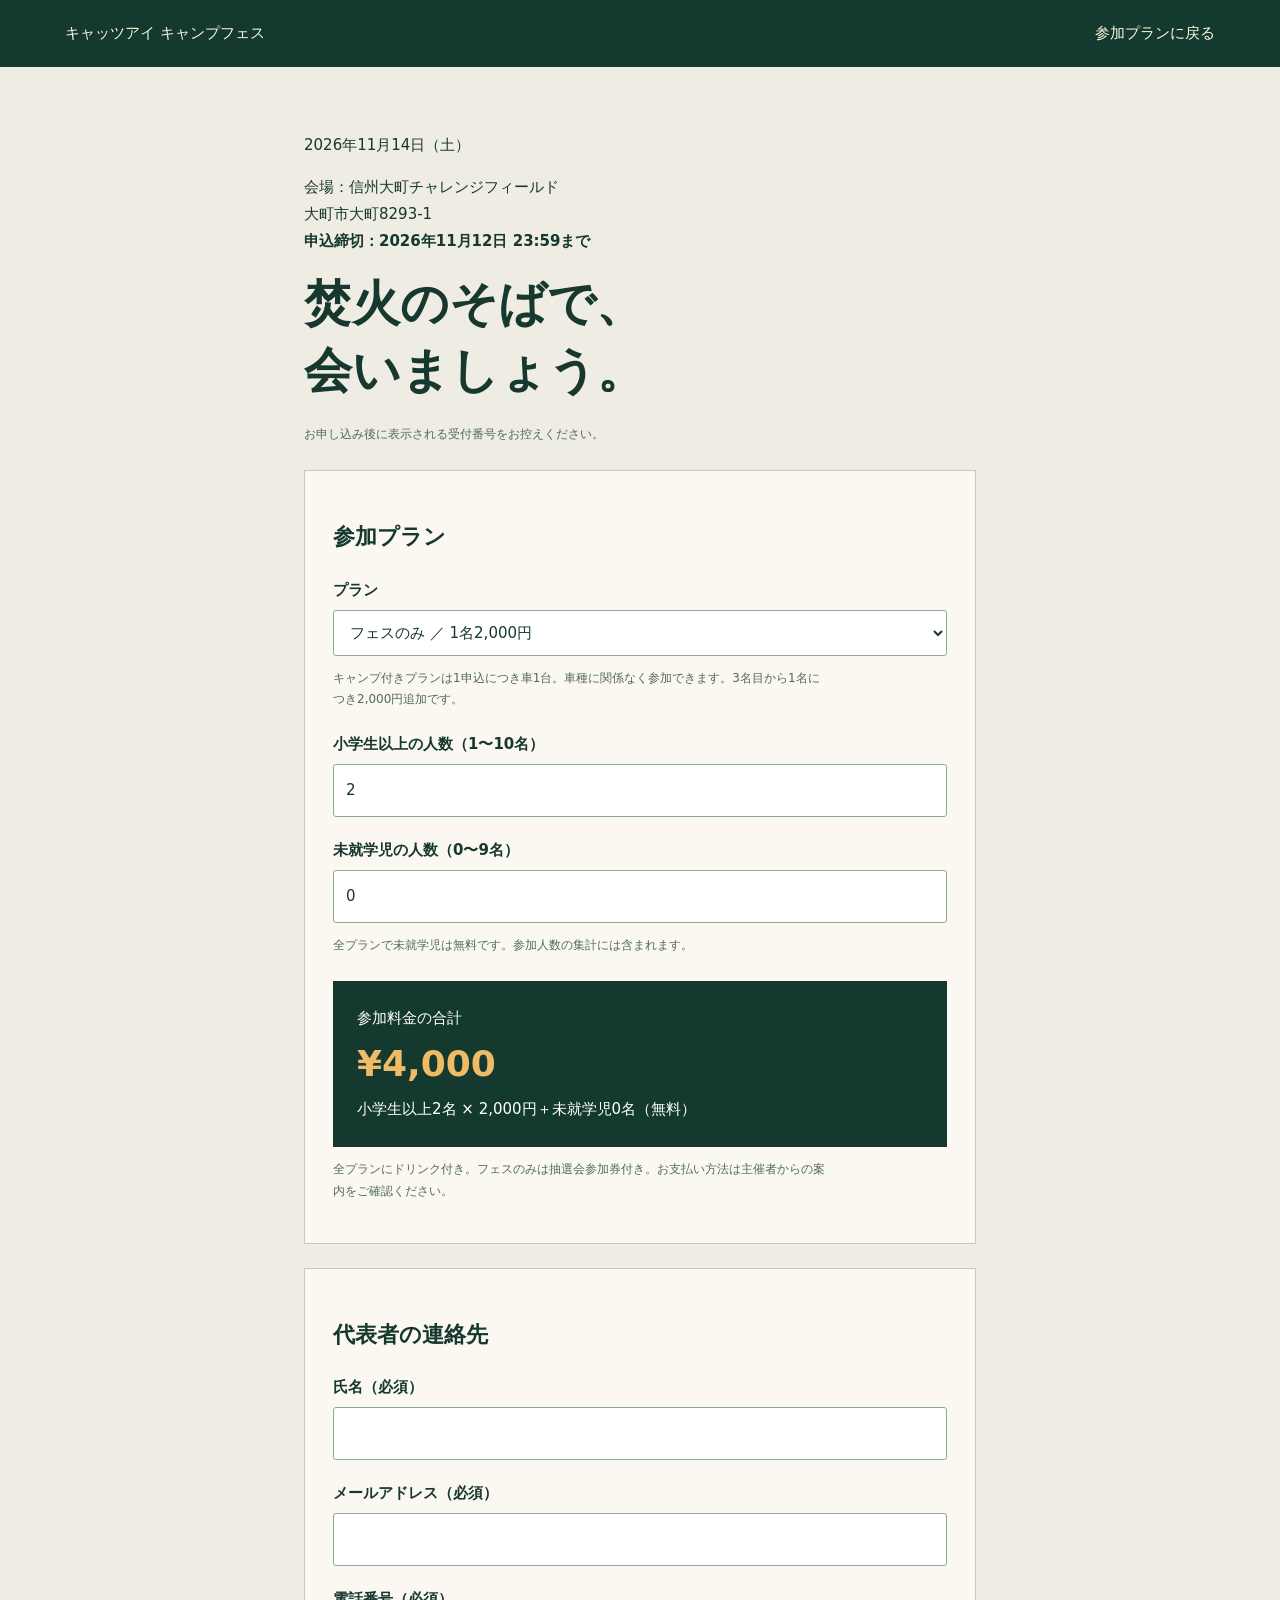
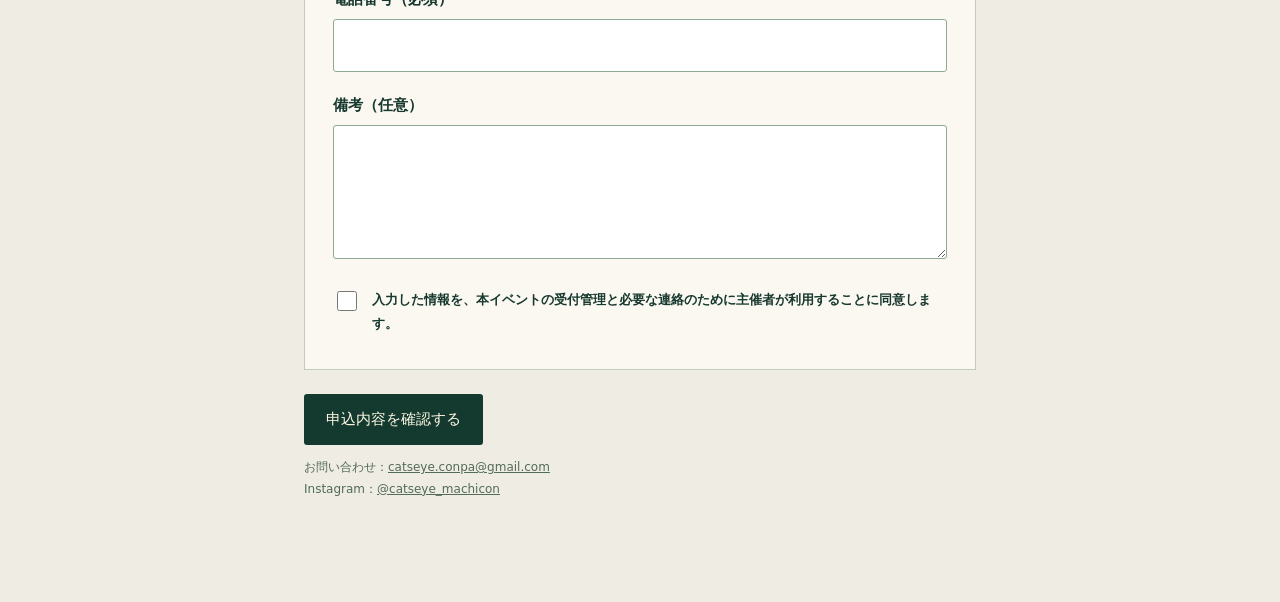
==== apply.html @ a086c292 "キャッツアイ キャンプフェスのLPと申込画面を公開 申込データは既存の運営サーバーへ送信し、管理画面とDBはそのまま使う。  Co-Authored-By: Claude Opus 5.5 <nore" ====
<!doctype html><html lang="ja"><head><meta charset="utf-8"><meta name="viewport" content="width=device-width,initial-scale=1"><title>参加申込 | キャッツアイ キャンプフェス</title><link rel="stylesheet" href="forms.css"></head><body><header><a href="./">キャッツアイ キャンプフェス</a><a href="./#plans">参加プランに戻る</a></header><main class="form-shell"><p>2026年11月14日（土）</p><p>会場：信州大町チャレンジフィールド<br>大町市大町8293-1<br><strong>申込締切：2026年11月12日 23:59まで</strong></p><h1>焚火のそばで、<br>会いましょう。</h1><p class="hint">お申し込み後に表示される受付番号をお控えください。</p><form id="registration"><div class="panel"><h2>参加プラン</h2><label for="plan">プラン</label><select id="plan" required><option value="A">フェスのみ ／ 1名2,000円</option><option value="B">フェス＋オートキャンプ ／ 車1台2名まで5,000円</option><option value="C">キャンプフェス＋サミット ／ 車1台2名まで8,000円</option></select><p class="hint">キャンプ付きプランは1申込につき車1台。車種に関係なく参加できます。3名目から1名につき2,000円追加です。</p><label for="people">小学生以上の人数（1〜10名）</label><input id="people" type="number" value="2" min="1" max="10" required><label for="preschool">未就学児の人数（0〜9名）</label><input id="preschool" type="number" min="0" max="9" value="0" required><p class="hint" id="child-note">全プランで未就学児は無料です。参加人数の集計には含まれます。</p><label id="summit-check" class="check-label" hidden><input id="summit" type="checkbox"><span>翌日11月15日の信州四駆サミットに参加します（参加者限定特典）。</span></label><div class="price-box">参加料金の合計<strong id="form-total">¥4,000</strong><span id="price-detail">2名 × 2,000円</span></div><p class="hint">全プランにドリンク付き。フェスのみは抽選会参加券付き。お支払い方法は主催者からの案内をご確認ください。</p></div><div class="panel"><h2>代表者の連絡先</h2><label for="name">氏名（必須）</label><input id="name" autocomplete="name" maxlength="80" required><label for="email">メールアドレス（必須）</label><input id="email" type="email" autocomplete="email" maxlength="200" required><label for="phone">電話番号（必須）</label><input id="phone" type="tel" autocomplete="tel" minlength="8" maxlength="30" required><label for="note">備考（任意）</label><textarea id="note" rows="4" maxlength="1000"></textarea><div class="hp" aria-hidden="true"><label>Website<input id="website" tabindex="-1" autocomplete="off"></label></div><label class="check-label"><input id="consent" type="checkbox" required><span>入力した情報を、本イベントの受付管理と必要な連絡のために主催者が利用することに同意します。</span></label></div><p id="form-error" class="error" role="alert"></p><button type="submit">申込内容を確認する</button></form><section id="confirmation" class="panel" hidden><h2>この内容で申し込みますか？</h2><p id="confirm-summary"></p><div class="toolbar"><button id="send" type="button">この内容で申し込む</button><button id="back" type="button">入力に戻る</button></div><p id="send-error" class="error" role="alert"></p></section><section id="complete" class="success" hidden tabindex="-1"><h2>お申し込みを受け付けました。</h2><p>受付番号：<strong id="receipt"></strong></p><p id="receipt-total"></p><p>受付番号を控えてください。<span id="receipt-mail">確認メールの送信状況を確認しています。</span></p><a href="./">イベントページに戻る</a></section><p class="hint">お問い合わせ：<a href="mailto:catseye.conpa@gmail.com">catseye.conpa@gmail.com</a><br>Instagram：<a href="https://www.instagram.com/catseye_machicon/" target="_blank" rel="noopener noreferrer">@catseye_machicon</a></p></main><script src="apply.js"></script></body></html>
---- forms.css ----
:root{color-scheme:light;--green:#143a30;--gold:#efbb67}*{box-sizing:border-box}body{margin:0;background:#eeece3;color:#17382e;font:15px/1.8 system-ui,sans-serif}header{background:var(--green);color:#fff7df;padding:20px max(24px,calc((100% - 1150px)/2));display:flex;justify-content:space-between;align-items:center;gap:15px}a{color:inherit}header a{text-decoration:none}main{max-width:1150px;margin:auto;padding:50px 24px 90px}h1{font-size:clamp(30px,5vw,48px);line-height:1.4;margin:0 0 20px}h2{font-size:22px}p{max-width:65ch}.form-shell{max-width:720px;margin:auto}.panel{background:#faf8f1;border:1px solid #c3cbb9;padding:28px;margin:24px 0}label{display:block;font-weight:600;margin:20px 0 6px}input,select,textarea,button{font:inherit}input,select,textarea{width:100%;padding:12px;border:1px solid #8eaa96;background:white;color:#17382e;border-radius:3px}textarea{resize:vertical}button,.button{display:inline-block;background:var(--green);color:#fff8e4;padding:12px 22px;border:0;border-radius:3px;cursor:pointer;text-decoration:none}button:disabled{opacity:.5;cursor:wait}button:hover,.button:hover{background:#285342}a:focus-visible,button:focus-visible,input:focus-visible,select:focus-visible,textarea:focus-visible{outline:3px solid #b9791f;outline-offset:3px}.price-box{background:var(--green);color:white;padding:24px;margin-top:24px}.price-box strong{display:block;font-size:36px;color:var(--gold)}.hint{font-size:12px;color:#526b5b}.check-label{display:flex;gap:12px;align-items:flex-start;font-size:13px}.check-label input{width:20px;height:20px;flex:none;margin-top:3px}.error{color:#a33621;font-weight:600}.success{border:2px solid #38634c;padding:30px;background:#f7faee}.grid{display:grid;grid-template-columns:repeat(4,1fr);gap:16px}.stat{background:#173e32;color:#f7f1df;padding:22px}.stat b{font-size:32px;display:block;color:var(--gold)}.toolbar{display:flex;gap:12px;flex-wrap:wrap;align-items:center;margin:25px 0}.toolbar input{max-width:320px}.toolbar select{width:auto}.table-wrap{overflow:auto;background:#faf8f1;border:1px solid #c3cbb9}table{border-collapse:collapse;min-width:100%;font-size:13px;white-space:nowrap}th,td{padding:14px;text-align:left;border-bottom:1px solid #d8ddcf}th{background:#dce4d5}td select{min-width:115px;font-size:12px;padding:8px}td small{display:block;white-space:normal;max-width:250px}#login-panel{max-width:520px;margin:40px auto}.row{display:flex;justify-content:space-between;align-items:center;gap:20px;flex-wrap:wrap}[hidden]{display:none!important}.hp{position:absolute;left:-9999px;width:1px;height:1px;overflow:hidden}.summary-table{margin:25px 0}#confirm-summary{white-space:pre-line}.notice{border-left:4px solid #c7913f;padding:12px 18px;background:#e8e2cf;font-size:13px}@media(max-width:700px){.grid{grid-template-columns:1fr 1fr}.stat{padding:16px}.stat b{font-size:25px}.panel{padding:20px}header{font-size:12px}.toolbar>*{width:100%!important;max-width:none!important}main{padding-top:30px}}
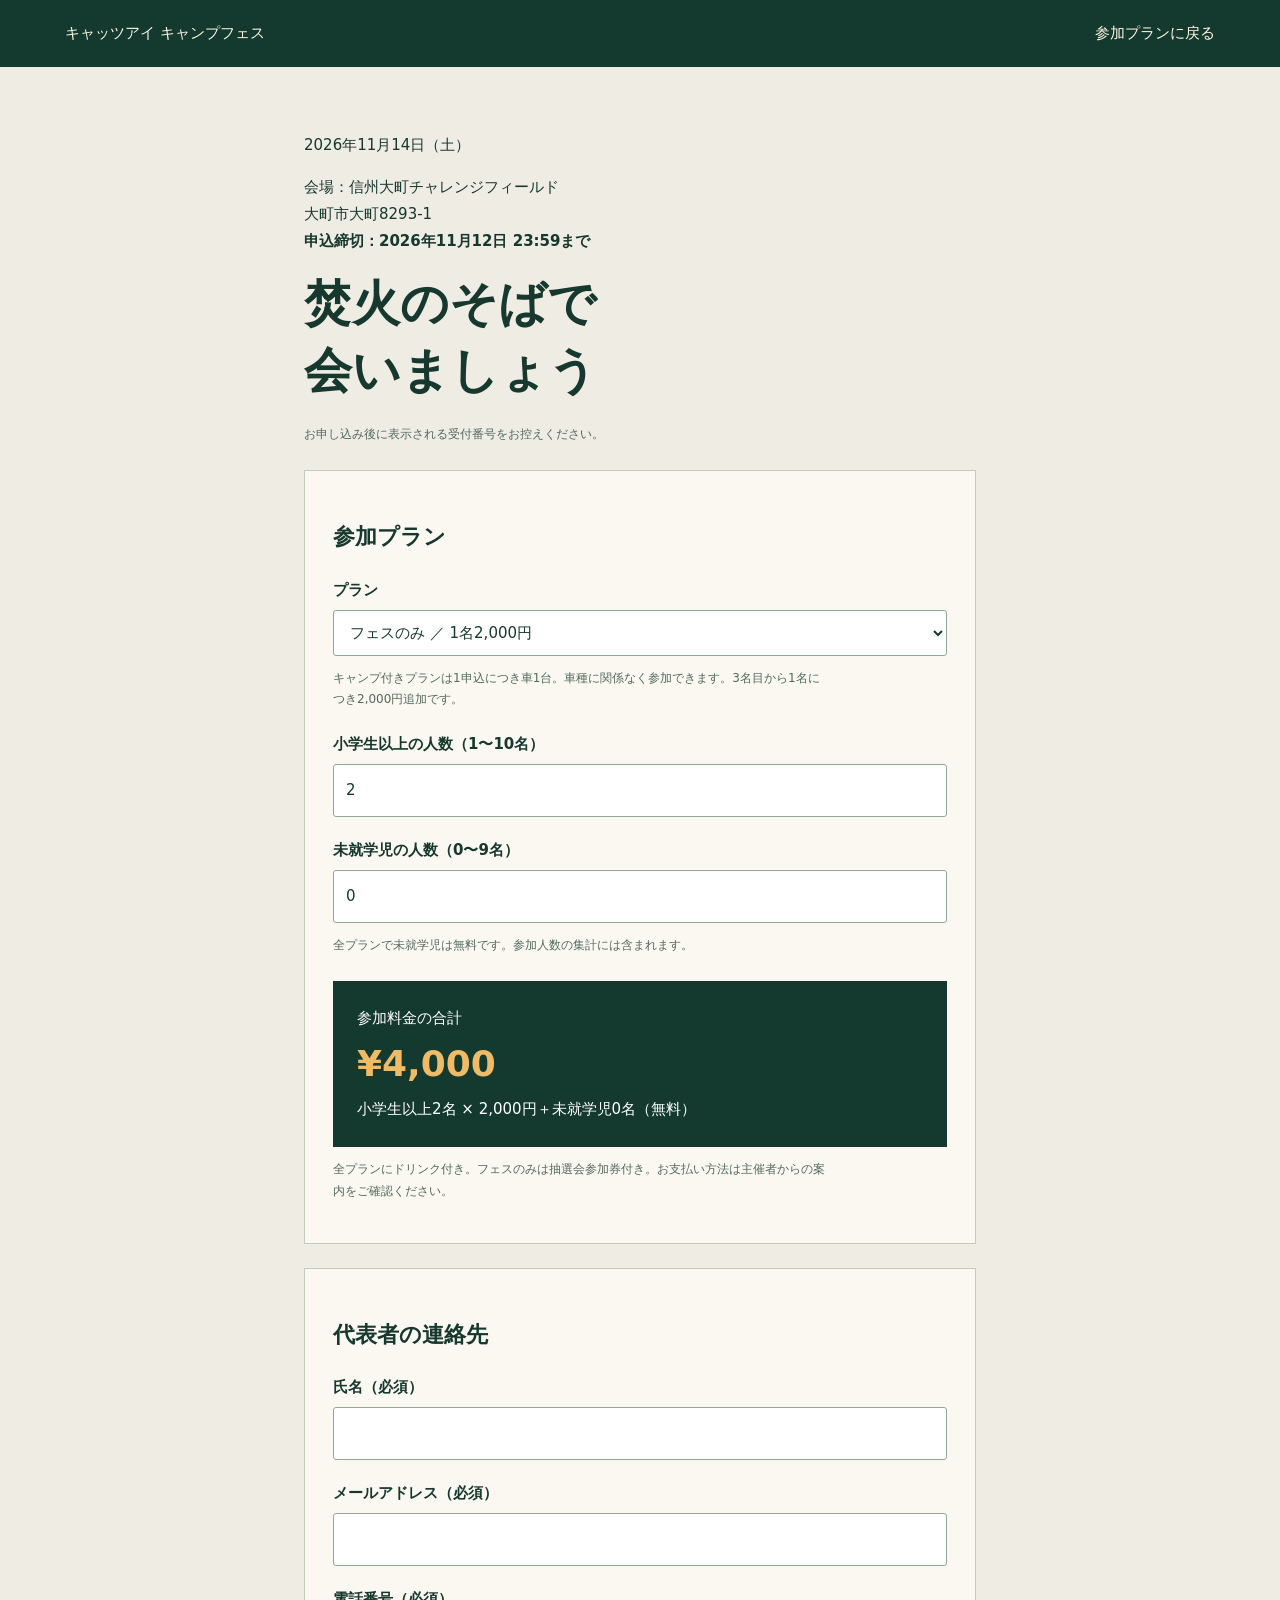
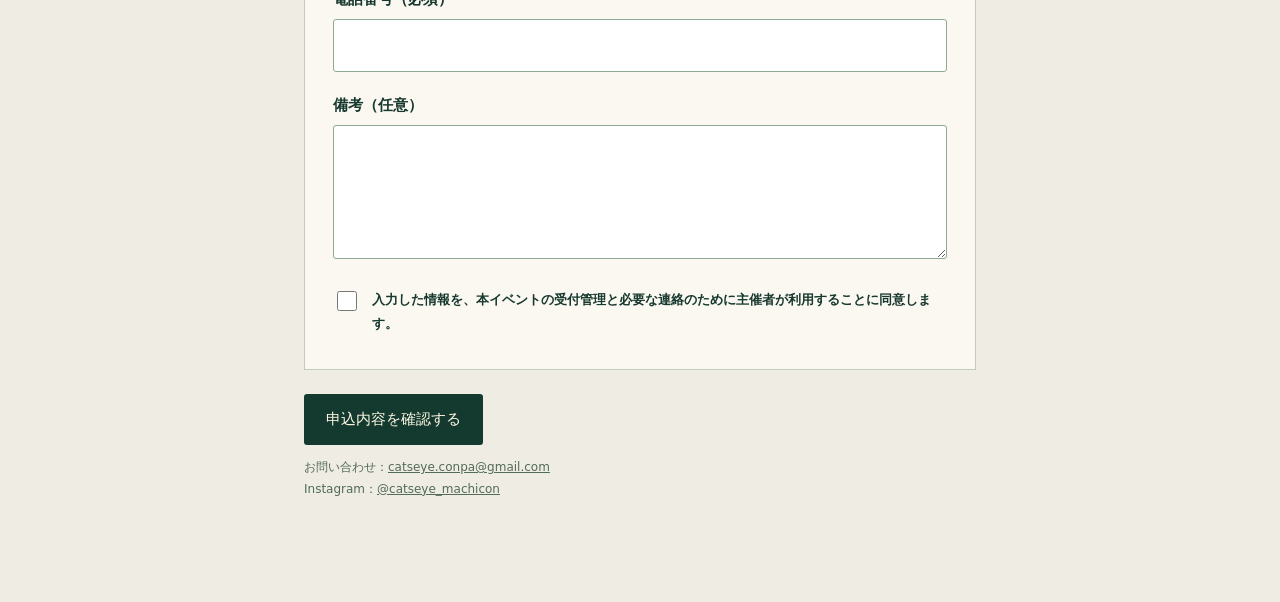
==== commit fbb0cbcd: "申込完了画面に控えの保存方法を追加 - スクリーンショット保存の案内（確認メールは自動送信しない） - 「控えをメールで送る」：主催者宛て・本人CCの控えメールをメールアプリで作成 - 「控えをコピー" ====
--- a/apply.html
+++ b/apply.html
@@ -1 +1 @@
-<!doctype html><html lang="ja"><head><meta charset="utf-8"><meta name="viewport" content="width=device-width,initial-scale=1"><title>参加申込 | キャッツアイ キャンプフェス</title><link rel="stylesheet" href="forms.css"></head><body><header><a href="./">キャッツアイ キャンプフェス</a><a href="./#plans">参加プランに戻る</a></header><main class="form-shell"><p>2026年11月14日（土）</p><p>会場：信州大町チャレンジフィールド<br>大町市大町8293-1<br><strong>申込締切：2026年11月12日 23:59まで</strong></p><h1>焚火のそばで、<br>会いましょう。</h1><p class="hint">お申し込み後に表示される受付番号をお控えください。</p><form id="registration"><div class="panel"><h2>参加プラン</h2><label for="plan">プラン</label><select id="plan" required><option value="A">フェスのみ ／ 1名2,000円</option><option value="B">フェス＋オートキャンプ ／ 車1台2名まで5,000円</option><option value="C">キャンプフェス＋サミット ／ 車1台2名まで8,000円</option></select><p class="hint">キャンプ付きプランは1申込につき車1台。車種に関係なく参加できます。3名目から1名につき2,000円追加です。</p><label for="people">小学生以上の人数（1〜10名）</label><input id="people" type="number" value="2" min="1" max="10" required><label for="preschool">未就学児の人数（0〜9名）</label><input id="preschool" type="number" min="0" max="9" value="0" required><p class="hint" id="child-note">全プランで未就学児は無料です。参加人数の集計には含まれます。</p><label id="summit-check" class="check-label" hidden><input id="summit" type="checkbox"><span>翌日11月15日の信州四駆サミットに参加します（参加者限定特典）。</span></label><div class="price-box">参加料金の合計<strong id="form-total">¥4,000</strong><span id="price-detail">2名 × 2,000円</span></div><p class="hint">全プランにドリンク付き。フェスのみは抽選会参加券付き。お支払い方法は主催者からの案内をご確認ください。</p></div><div class="panel"><h2>代表者の連絡先</h2><label for="name">氏名（必須）</label><input id="name" autocomplete="name" maxlength="80" required><label for="email">メールアドレス（必須）</label><input id="email" type="email" autocomplete="email" maxlength="200" required><label for="phone">電話番号（必須）</label><input id="phone" type="tel" autocomplete="tel" minlength="8" maxlength="30" required><label for="note">備考（任意）</label><textarea id="note" rows="4" maxlength="1000"></textarea><div class="hp" aria-hidden="true"><label>Website<input id="website" tabindex="-1" autocomplete="off"></label></div><label class="check-label"><input id="consent" type="checkbox" required><span>入力した情報を、本イベントの受付管理と必要な連絡のために主催者が利用することに同意します。</span></label></div><p id="form-error" class="error" role="alert"></p><button type="submit">申込内容を確認する</button></form><section id="confirmation" class="panel" hidden><h2>この内容で申し込みますか？</h2><p id="confirm-summary"></p><div class="toolbar"><button id="send" type="button">この内容で申し込む</button><button id="back" type="button">入力に戻る</button></div><p id="send-error" class="error" role="alert"></p></section><section id="complete" class="success" hidden tabindex="-1"><h2>お申し込みを受け付けました。</h2><p>受付番号：<strong id="receipt"></strong></p><p id="receipt-total"></p><p>受付番号を控えてください。<span id="receipt-mail">確認メールの送信状況を確認しています。</span></p><a href="./">イベントページに戻る</a></section><p class="hint">お問い合わせ：<a href="mailto:catseye.conpa@gmail.com">catseye.conpa@gmail.com</a><br>Instagram：<a href="https://www.instagram.com/catseye_machicon/" target="_blank" rel="noopener noreferrer">@catseye_machicon</a></p></main><script src="apply.js"></script></body></html>
+<!doctype html><html lang="ja"><head><meta charset="utf-8"><meta name="viewport" content="width=device-width,initial-scale=1"><title>参加申込 | キャッツアイ キャンプフェス</title><link rel="stylesheet" href="forms.css"></head><body><header><a href="./">キャッツアイ キャンプフェス</a><a href="./#plans">参加プランに戻る</a></header><main class="form-shell"><p>2026年11月14日（土）</p><p>会場：信州大町チャレンジフィールド<br>大町市大町8293-1<br><strong>申込締切：2026年11月12日 23:59まで</strong></p><h1>焚火のそばで<br>会いましょう</h1><p class="hint">お申し込み後に表示される受付番号をお控えください。</p><form id="registration"><div class="panel"><h2>参加プラン</h2><label for="plan">プラン</label><select id="plan" required><option value="A">フェスのみ ／ 1名2,000円</option><option value="B">フェス＋オートキャンプ ／ 車1台2名まで5,000円</option><option value="C">キャンプフェス＋サミット ／ 車1台2名まで8,000円</option></select><p class="hint">キャンプ付きプランは1申込につき車1台。車種に関係なく参加できます。3名目から1名につき2,000円追加です。</p><label for="people">小学生以上の人数（1〜10名）</label><input id="people" type="number" value="2" min="1" max="10" required><label for="preschool">未就学児の人数（0〜9名）</label><input id="preschool" type="number" min="0" max="9" value="0" required><p class="hint" id="child-note">全プランで未就学児は無料です。参加人数の集計には含まれます。</p><label id="summit-check" class="check-label" hidden><input id="summit" type="checkbox"><span>翌日11月15日の信州四駆サミットに参加します（参加者限定特典）。</span></label><div class="price-box">参加料金の合計<strong id="form-total">¥4,000</strong><span id="price-detail">2名 × 2,000円</span></div><p class="hint">全プランにドリンク付き。フェスのみは抽選会参加券付き。お支払い方法は主催者からの案内をご確認ください。</p></div><div class="panel"><h2>代表者の連絡先</h2><label for="name">氏名（必須）</label><input id="name" autocomplete="name" maxlength="80" required><label for="email">メールアドレス（必須）</label><input id="email" type="email" autocomplete="email" maxlength="200" required><label for="phone">電話番号（必須）</label><input id="phone" type="tel" autocomplete="tel" minlength="8" maxlength="30" required><label for="note">備考（任意）</label><textarea id="note" rows="4" maxlength="1000"></textarea><div class="hp" aria-hidden="true"><label>Website<input id="website" tabindex="-1" autocomplete="off"></label></div><label class="check-label"><input id="consent" type="checkbox" required><span>入力した情報を、本イベントの受付管理と必要な連絡のために主催者が利用することに同意します。</span></label></div><p id="form-error" class="error" role="alert"></p><button type="submit">申込内容を確認する</button></form><section id="confirmation" class="panel" hidden><h2>この内容で申し込みますか？</h2><p id="confirm-summary"></p><div class="toolbar"><button id="send" type="button">この内容で申し込む</button><button id="back" type="button">入力に戻る</button></div><p id="send-error" class="error" role="alert"></p></section><section id="complete" class="success" hidden tabindex="-1"><h2>お申し込みを<wbr>受け付けました</h2><p>受付番号：<strong id="receipt"></strong></p><p id="receipt-total"></p><p><strong>この画面をスクリーンショットで保存してください。</strong><br>確認メールは自動では届きません。受付番号は、当日の受付やお問い合わせのときに使います。</p><div class="toolbar"><a id="send-copy" class="button" href="mailto:catseye.conpa@gmail.com">控えをメールで送る</a><button id="copy-copy" type="button">控えをコピーする</button></div><p class="hint">「控えをメールで送る」を押すと、メールアプリに控えの文面が入ります。そのまま送信すると、主催者とご自身の両方に控えが届きます。</p><p id="copy-result" class="hint" role="status"></p><pre id="copy-text" hidden></pre><a href="./">イベントページに戻る</a></section><p class="hint">お問い合わせ：<a href="mailto:catseye.conpa@gmail.com">catseye.conpa@gmail.com</a><br>Instagram：<a href="https://www.instagram.com/catseye_machicon/" target="_blank" rel="noopener noreferrer">@catseye_machicon</a></p></main><script src="apply.js"></script></body></html>
--- a/forms.css
+++ b/forms.css
@@ -1 +1,4 @@
 :root{color-scheme:light;--green:#143a30;--gold:#efbb67}*{box-sizing:border-box}body{margin:0;background:#eeece3;color:#17382e;font:15px/1.8 system-ui,sans-serif}header{background:var(--green);color:#fff7df;padding:20px max(24px,calc((100% - 1150px)/2));display:flex;justify-content:space-between;align-items:center;gap:15px}a{color:inherit}header a{text-decoration:none}main{max-width:1150px;margin:auto;padding:50px 24px 90px}h1{font-size:clamp(30px,5vw,48px);line-height:1.4;margin:0 0 20px}h2{font-size:22px}p{max-width:65ch}.form-shell{max-width:720px;margin:auto}.panel{background:#faf8f1;border:1px solid #c3cbb9;padding:28px;margin:24px 0}label{display:block;font-weight:600;margin:20px 0 6px}input,select,textarea,button{font:inherit}input,select,textarea{width:100%;padding:12px;border:1px solid #8eaa96;background:white;color:#17382e;border-radius:3px}textarea{resize:vertical}button,.button{display:inline-block;background:var(--green);color:#fff8e4;padding:12px 22px;border:0;border-radius:3px;cursor:pointer;text-decoration:none}button:disabled{opacity:.5;cursor:wait}button:hover,.button:hover{background:#285342}a:focus-visible,button:focus-visible,input:focus-visible,select:focus-visible,textarea:focus-visible{outline:3px solid #b9791f;outline-offset:3px}.price-box{background:var(--green);color:white;padding:24px;margin-top:24px}.price-box strong{display:block;font-size:36px;color:var(--gold)}.hint{font-size:12px;color:#526b5b}.check-label{display:flex;gap:12px;align-items:flex-start;font-size:13px}.check-label input{width:20px;height:20px;flex:none;margin-top:3px}.error{color:#a33621;font-weight:600}.success{border:2px solid #38634c;padding:30px;background:#f7faee}.grid{display:grid;grid-template-columns:repeat(4,1fr);gap:16px}.stat{background:#173e32;color:#f7f1df;padding:22px}.stat b{font-size:32px;display:block;color:var(--gold)}.toolbar{display:flex;gap:12px;flex-wrap:wrap;align-items:center;margin:25px 0}.toolbar input{max-width:320px}.toolbar select{width:auto}.table-wrap{overflow:auto;background:#faf8f1;border:1px solid #c3cbb9}table{border-collapse:collapse;min-width:100%;font-size:13px;white-space:nowrap}th,td{padding:14px;text-align:left;border-bottom:1px solid #d8ddcf}th{background:#dce4d5}td select{min-width:115px;font-size:12px;padding:8px}td small{display:block;white-space:normal;max-width:250px}#login-panel{max-width:520px;margin:40px auto}.row{display:flex;justify-content:space-between;align-items:center;gap:20px;flex-wrap:wrap}[hidden]{display:none!important}.hp{position:absolute;left:-9999px;width:1px;height:1px;overflow:hidden}.summary-table{margin:25px 0}#confirm-summary{white-space:pre-line}.notice{border-left:4px solid #c7913f;padding:12px 18px;background:#e8e2cf;font-size:13px}@media(max-width:700px){.grid{grid-template-columns:1fr 1fr}.stat{padding:16px}.stat b{font-size:25px}.panel{padding:20px}header{font-size:12px}.toolbar>*{width:100%!important;max-width:none!important}main{padding-top:30px}}
+
+.button{text-align:center}
+h1,h2{word-break:keep-all;overflow-wrap:anywhere}
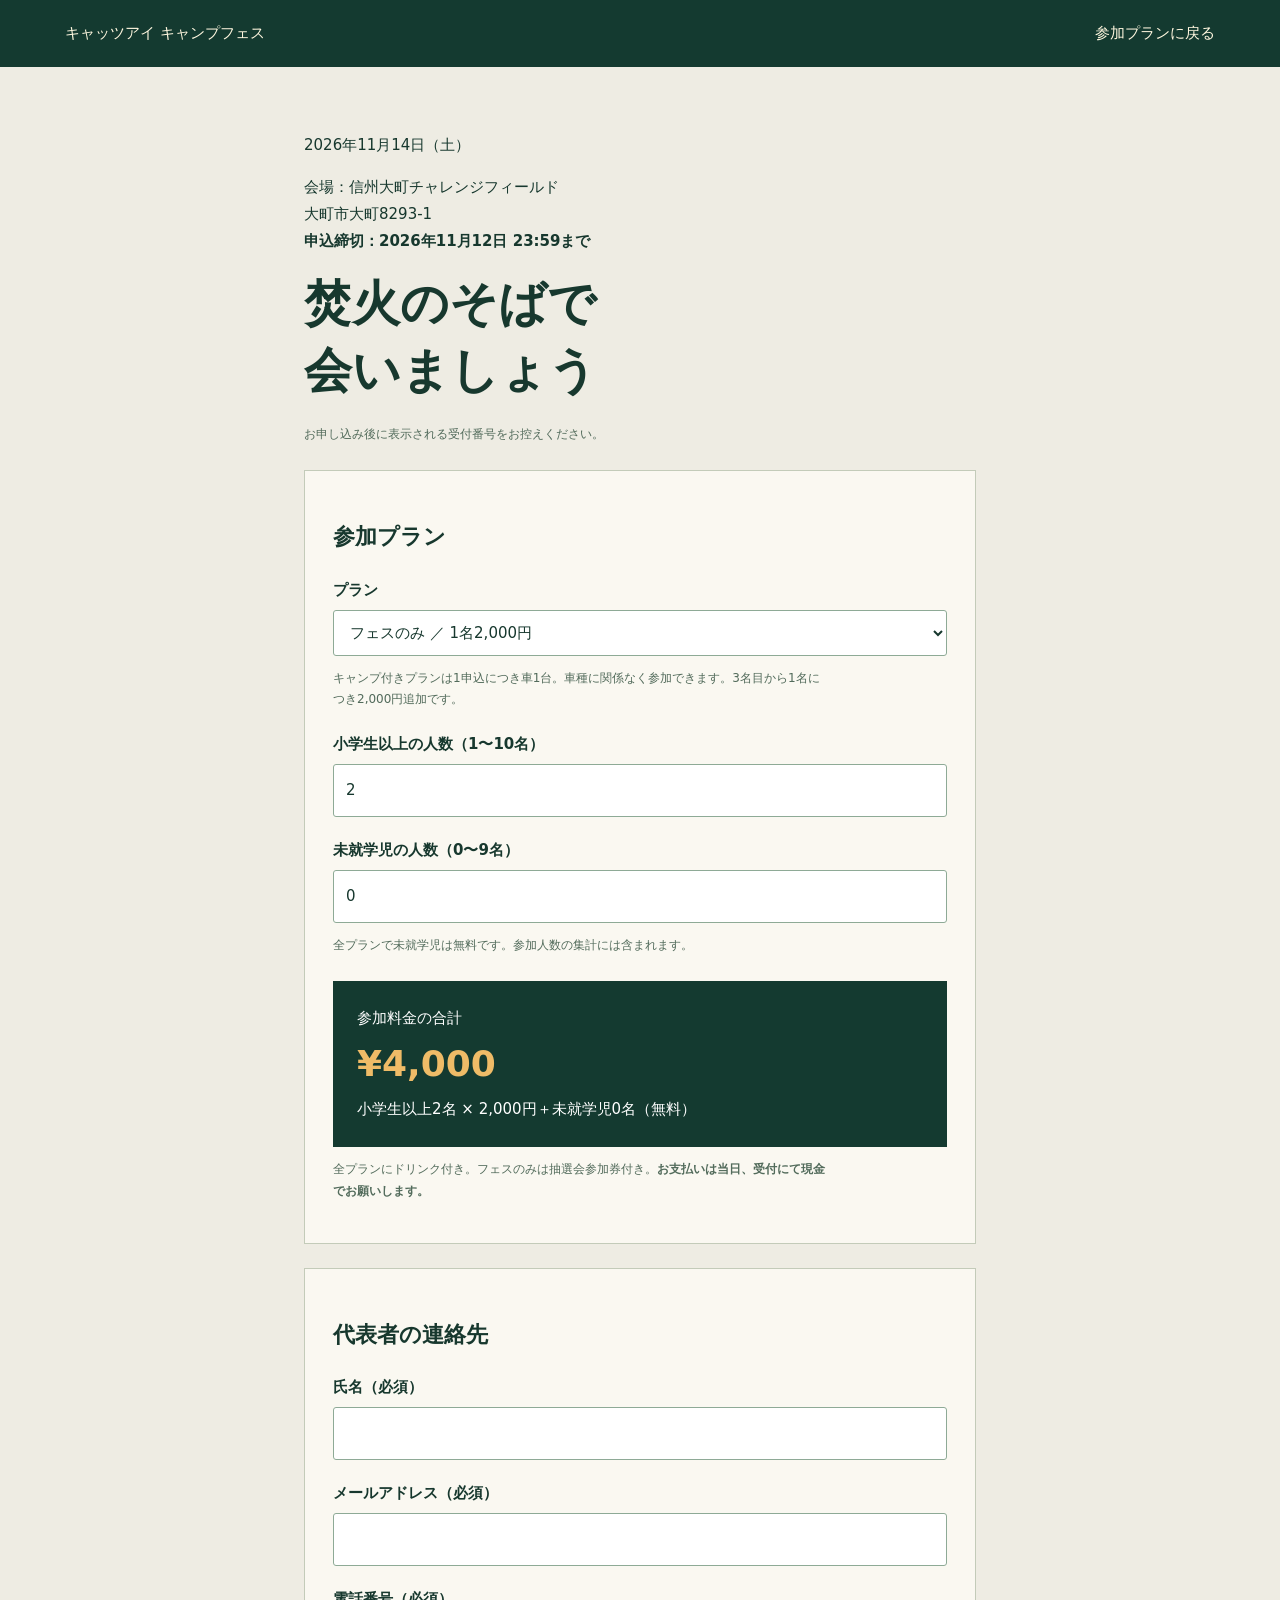
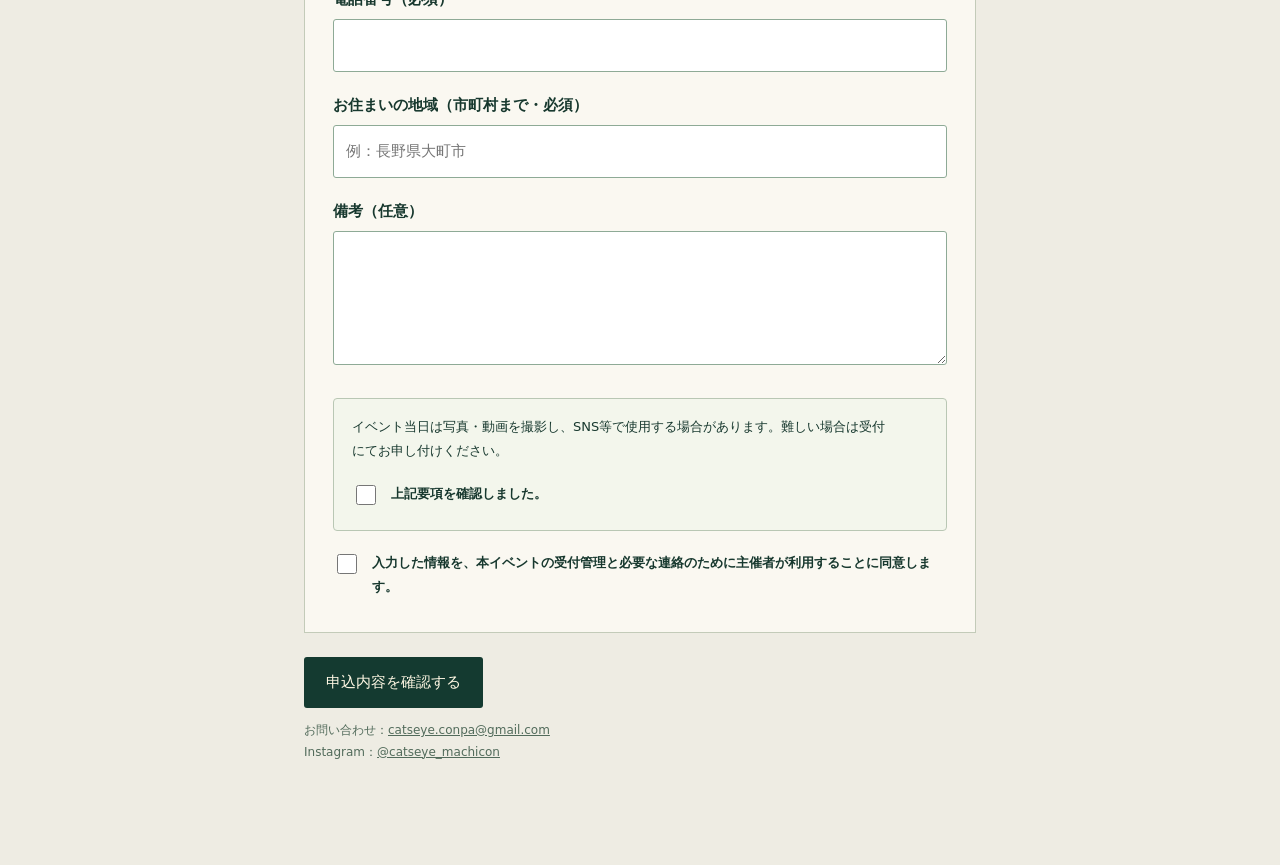
==== commit 4432eea4: "申込フォームに地域・車両・宿泊方法・撮影案内を追加（新サーバー公開と同時に反映） - お住まいの地域（全プラン必須） - キャンプ付きプランのみ：車両ナンバー・車種・宿泊方法、テント泊ならテントのサイ" ====
--- a/apply.html
+++ b/apply.html
@@ -1 +1 @@
-<!doctype html><html lang="ja"><head><meta charset="utf-8"><meta name="viewport" content="width=device-width,initial-scale=1"><title>参加申込 | キャッツアイ キャンプフェス</title><link rel="stylesheet" href="forms.css"></head><body><header><a href="./">キャッツアイ キャンプフェス</a><a href="./#plans">参加プランに戻る</a></header><main class="form-shell"><p>2026年11月14日（土）</p><p>会場：信州大町チャレンジフィールド<br>大町市大町8293-1<br><strong>申込締切：2026年11月12日 23:59まで</strong></p><h1>焚火のそばで<br>会いましょう</h1><p class="hint">お申し込み後に表示される受付番号をお控えください。</p><form id="registration"><div class="panel"><h2>参加プラン</h2><label for="plan">プラン</label><select id="plan" required><option value="A">フェスのみ ／ 1名2,000円</option><option value="B">フェス＋オートキャンプ ／ 車1台2名まで5,000円</option><option value="C">キャンプフェス＋サミット ／ 車1台2名まで8,000円</option></select><p class="hint">キャンプ付きプランは1申込につき車1台。車種に関係なく参加できます。3名目から1名につき2,000円追加です。</p><label for="people">小学生以上の人数（1〜10名）</label><input id="people" type="number" value="2" min="1" max="10" required><label for="preschool">未就学児の人数（0〜9名）</label><input id="preschool" type="number" min="0" max="9" value="0" required><p class="hint" id="child-note">全プランで未就学児は無料です。参加人数の集計には含まれます。</p><label id="summit-check" class="check-label" hidden><input id="summit" type="checkbox"><span>翌日11月15日の信州四駆サミットに参加します（参加者限定特典）。</span></label><div class="price-box">参加料金の合計<strong id="form-total">¥4,000</strong><span id="price-detail">2名 × 2,000円</span></div><p class="hint">全プランにドリンク付き。フェスのみは抽選会参加券付き。お支払い方法は主催者からの案内をご確認ください。</p></div><div class="panel"><h2>代表者の連絡先</h2><label for="name">氏名（必須）</label><input id="name" autocomplete="name" maxlength="80" required><label for="email">メールアドレス（必須）</label><input id="email" type="email" autocomplete="email" maxlength="200" required><label for="phone">電話番号（必須）</label><input id="phone" type="tel" autocomplete="tel" minlength="8" maxlength="30" required><label for="note">備考（任意）</label><textarea id="note" rows="4" maxlength="1000"></textarea><div class="hp" aria-hidden="true"><label>Website<input id="website" tabindex="-1" autocomplete="off"></label></div><label class="check-label"><input id="consent" type="checkbox" required><span>入力した情報を、本イベントの受付管理と必要な連絡のために主催者が利用することに同意します。</span></label></div><p id="form-error" class="error" role="alert"></p><button type="submit">申込内容を確認する</button></form><section id="confirmation" class="panel" hidden><h2>この内容で申し込みますか？</h2><p id="confirm-summary"></p><div class="toolbar"><button id="send" type="button">この内容で申し込む</button><button id="back" type="button">入力に戻る</button></div><p id="send-error" class="error" role="alert"></p></section><section id="complete" class="success" hidden tabindex="-1"><h2>お申し込みを<wbr>受け付けました</h2><p>受付番号：<strong id="receipt"></strong></p><p id="receipt-total"></p><p><strong>この画面をスクリーンショットで保存してください。</strong><br>確認メールは自動では届きません。受付番号は、当日の受付やお問い合わせのときに使います。</p><div class="toolbar"><a id="send-copy" class="button" href="mailto:catseye.conpa@gmail.com">控えをメールで送る</a><button id="copy-copy" type="button">控えをコピーする</button></div><p class="hint">「控えをメールで送る」を押すと、メールアプリに控えの文面が入ります。そのまま送信すると、主催者とご自身の両方に控えが届きます。</p><p id="copy-result" class="hint" role="status"></p><pre id="copy-text" hidden></pre><a href="./">イベントページに戻る</a></section><p class="hint">お問い合わせ：<a href="mailto:catseye.conpa@gmail.com">catseye.conpa@gmail.com</a><br>Instagram：<a href="https://www.instagram.com/catseye_machicon/" target="_blank" rel="noopener noreferrer">@catseye_machicon</a></p></main><script src="apply.js"></script></body></html>
+<!doctype html><html lang="ja"><head><meta charset="utf-8"><meta name="viewport" content="width=device-width,initial-scale=1"><title>参加申込 | キャッツアイ キャンプフェス</title><link rel="stylesheet" href="forms.css"></head><body><header><a href="./">キャッツアイ キャンプフェス</a><a href="./#plans">参加プランに戻る</a></header><main class="form-shell"><p>2026年11月14日（土）</p><p>会場：信州大町チャレンジフィールド<br>大町市大町8293-1<br><strong>申込締切：2026年11月12日 23:59まで</strong></p><h1>焚火のそばで<br>会いましょう</h1><p class="hint">お申し込み後に表示される受付番号をお控えください。</p><form id="registration"><div class="panel"><h2>参加プラン</h2><label for="plan">プラン</label><select id="plan" required><option value="A">フェスのみ ／ 1名2,000円</option><option value="B">フェス＋オートキャンプ ／ 車1台2名まで5,000円</option><option value="C">キャンプフェス＋サミット ／ 車1台2名まで8,000円</option></select><p class="hint">キャンプ付きプランは1申込につき車1台。車種に関係なく参加できます。3名目から1名につき2,000円追加です。</p><label for="people">小学生以上の人数（1〜10名）</label><input id="people" type="number" value="2" min="1" max="10" required><label for="preschool">未就学児の人数（0〜9名）</label><input id="preschool" type="number" min="0" max="9" value="0" required><p class="hint" id="child-note">全プランで未就学児は無料です。参加人数の集計には含まれます。</p><label id="summit-check" class="check-label" hidden><input id="summit" type="checkbox"><span>翌日11月15日の信州四駆サミットに参加します（参加者限定特典）。</span></label><div id="camp-fields" hidden><h3 class="sub">お車と宿泊について</h3><label for="car-number">車両ナンバー（必須）</label><input id="car-number" maxlength="30" placeholder="例：松本 300 あ 12-34" autocomplete="off"><label for="car-model">車種（必須）</label><input id="car-model" maxlength="40" placeholder="例：ジムニー" autocomplete="off"><fieldset class="choice"><legend>宿泊方法（必須）</legend><label class="check-label"><input type="radio" name="stay" value="tent"><span>テント泊</span></label><label class="check-label"><input type="radio" name="stay" value="car"><span>車中泊</span></label></fieldset><div id="tent-field" hidden><label for="tent-size">テントのおおよそのサイズ（必須）</label><input id="tent-size" maxlength="40" placeholder="例：幅3m×奥行3m" autocomplete="off"></div></div><div class="price-box">参加料金の合計<strong id="form-total">¥4,000</strong><span id="price-detail">2名 × 2,000円</span></div><p class="hint">全プランにドリンク付き。フェスのみは抽選会参加券付き。<strong>お支払いは当日、受付にて現金でお願いします。</strong></p></div><div class="panel"><h2>代表者の連絡先</h2><label for="name">氏名（必須）</label><input id="name" autocomplete="name" maxlength="80" required><label for="email">メールアドレス（必須）</label><input id="email" type="email" autocomplete="email" maxlength="200" required><label for="phone">電話番号（必須）</label><input id="phone" type="tel" autocomplete="tel" minlength="8" maxlength="30" required><label for="region">お住まいの地域（市町村まで・必須）</label><input id="region" maxlength="60" placeholder="例：長野県大町市" autocomplete="address-level2" required><label for="note">備考（任意）</label><textarea id="note" rows="4" maxlength="1000"></textarea><div class="hp" aria-hidden="true"><label>Website<input id="website" tabindex="-1" autocomplete="off"></label></div><div class="notice"><p>イベント当日は写真・動画を撮影し、SNS等で使用する場合があります。難しい場合は受付にてお申し付けください。</p><label class="check-label"><input id="photo-ack" type="checkbox" required><span>上記要項を確認しました。</span></label></div><label class="check-label"><input id="consent" type="checkbox" required><span>入力した情報を、本イベントの受付管理と必要な連絡のために主催者が利用することに同意します。</span></label></div><p id="form-error" class="error" role="alert"></p><button type="submit">申込内容を確認する</button></form><section id="confirmation" class="panel" hidden><h2>この内容で申し込みますか？</h2><p id="confirm-summary"></p><div class="toolbar"><button id="send" type="button">この内容で申し込む</button><button id="back" type="button">入力に戻る</button></div><p id="send-error" class="error" role="alert"></p></section><section id="complete" class="success" hidden tabindex="-1"><h2>お申し込みを<wbr>受け付けました</h2><p>受付番号：<strong id="receipt"></strong></p><p id="receipt-total"></p><p><strong>この画面をスクリーンショットで保存してください。</strong><br>確認メールは自動では届きません。受付番号は、当日の受付やお問い合わせのときに使います。</p><div class="toolbar"><a id="send-copy" class="button" href="mailto:catseye.conpa@gmail.com">控えをメールで送る</a><button id="copy-copy" type="button">控えをコピーする</button></div><div id="openchat" class="notice" hidden><p><strong>オートキャンプに参加される皆さまへ</strong></p><p>当日のご連絡や、緊急時の連絡手段としてオープンチャットを用意しています。よろしければご参加ください。</p><a id="openchat-link" class="button" href="#" target="_blank" rel="noopener noreferrer">オープンチャットに参加する</a></div><p class="hint">「控えをメールで送る」を押すと、メールアプリに控えの文面が入ります。そのまま送信すると、主催者とご自身の両方に控えが届きます。</p><p id="copy-result" class="hint" role="status"></p><pre id="copy-text" hidden></pre><a href="./">イベントページに戻る</a></section><p class="hint">お問い合わせ：<a href="mailto:catseye.conpa@gmail.com">catseye.conpa@gmail.com</a><br>Instagram：<a href="https://www.instagram.com/catseye_machicon/" target="_blank" rel="noopener noreferrer">@catseye_machicon</a></p></main><script src="apply.js"></script></body></html>
--- a/forms.css
+++ b/forms.css
@@ -2,3 +2,9 @@
 
 .button{text-align:center}
 h1,h2{word-break:keep-all;overflow-wrap:anywhere}
+.sub{font-size:1.05rem;margin:28px 0 4px}
+.choice{border:0;padding:0;margin:18px 0 0}
+.choice legend{font-weight:700;margin-bottom:6px}
+.choice .check-label{margin-top:8px}
+.notice{border:1px solid #b9c7b4;background:#f3f6ec;padding:16px 18px;margin:24px 0 8px;border-radius:4px}
+.notice p{margin:0 0 10px}
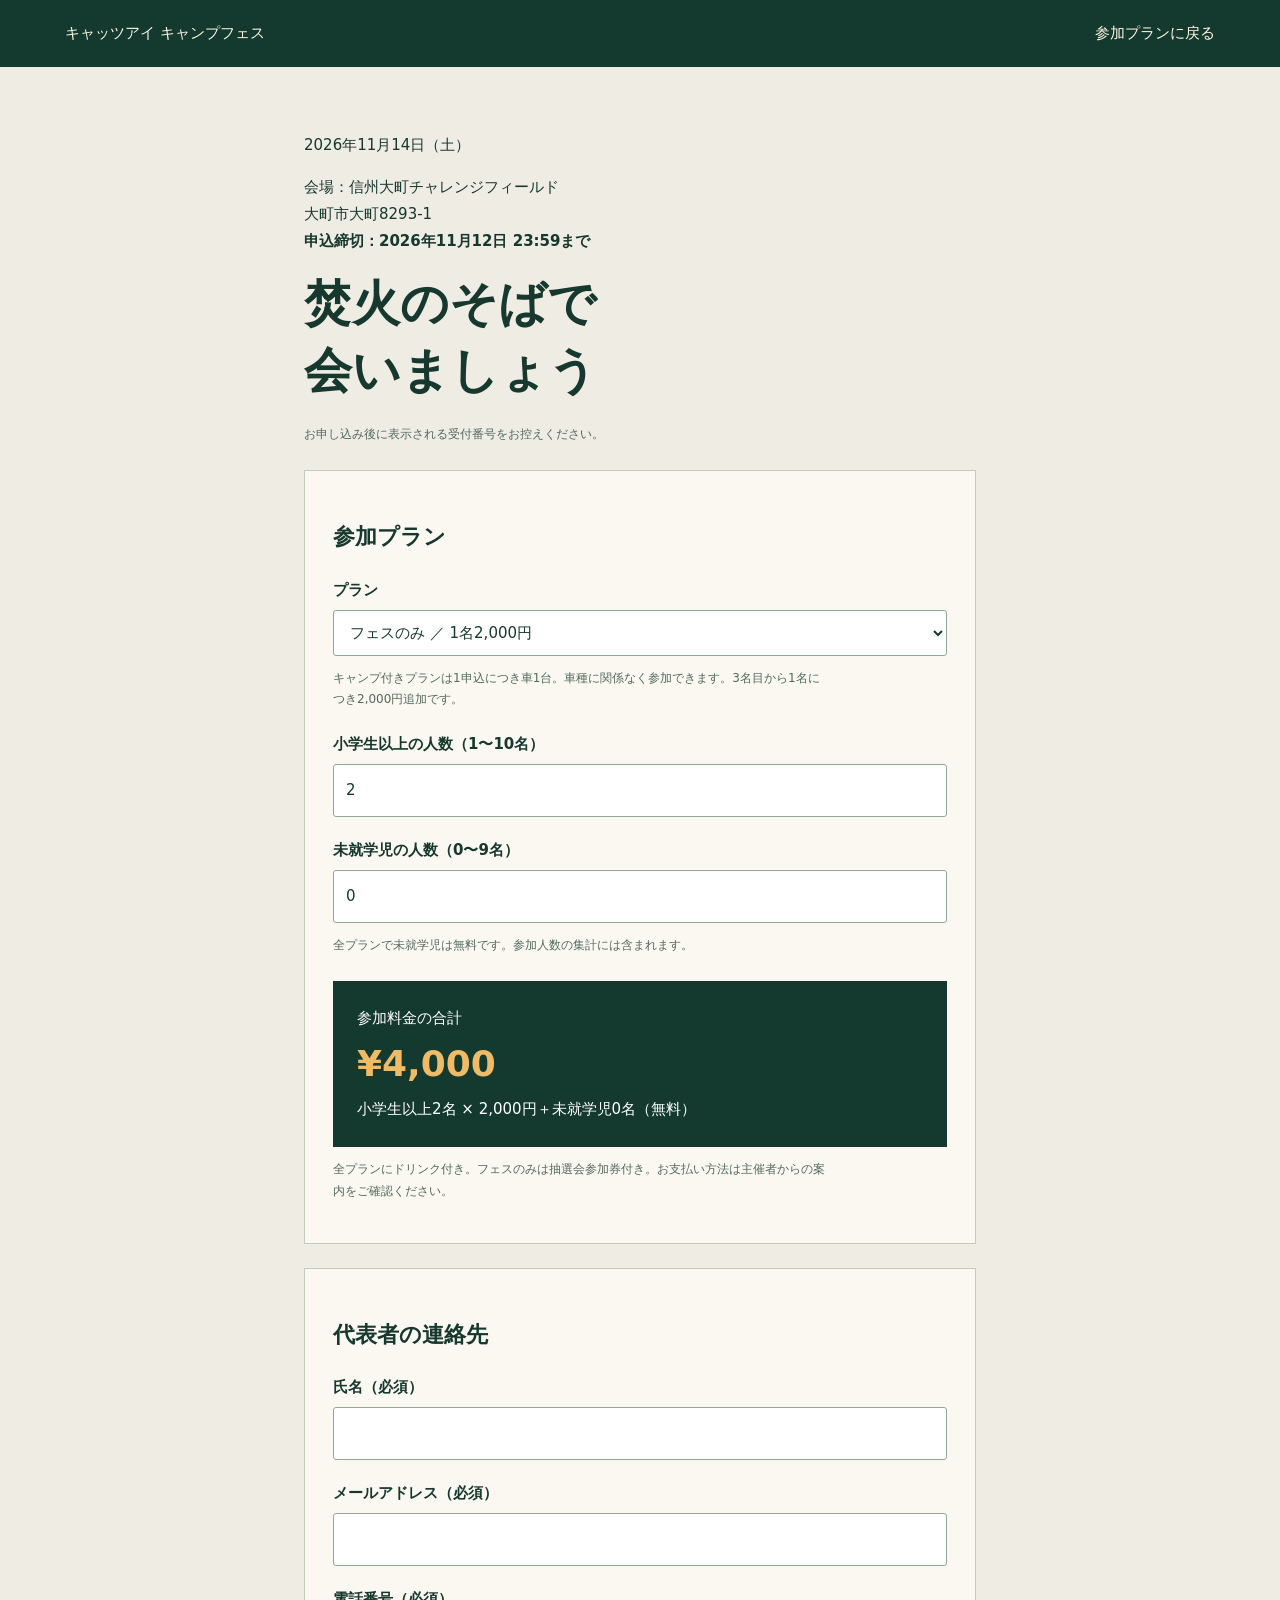
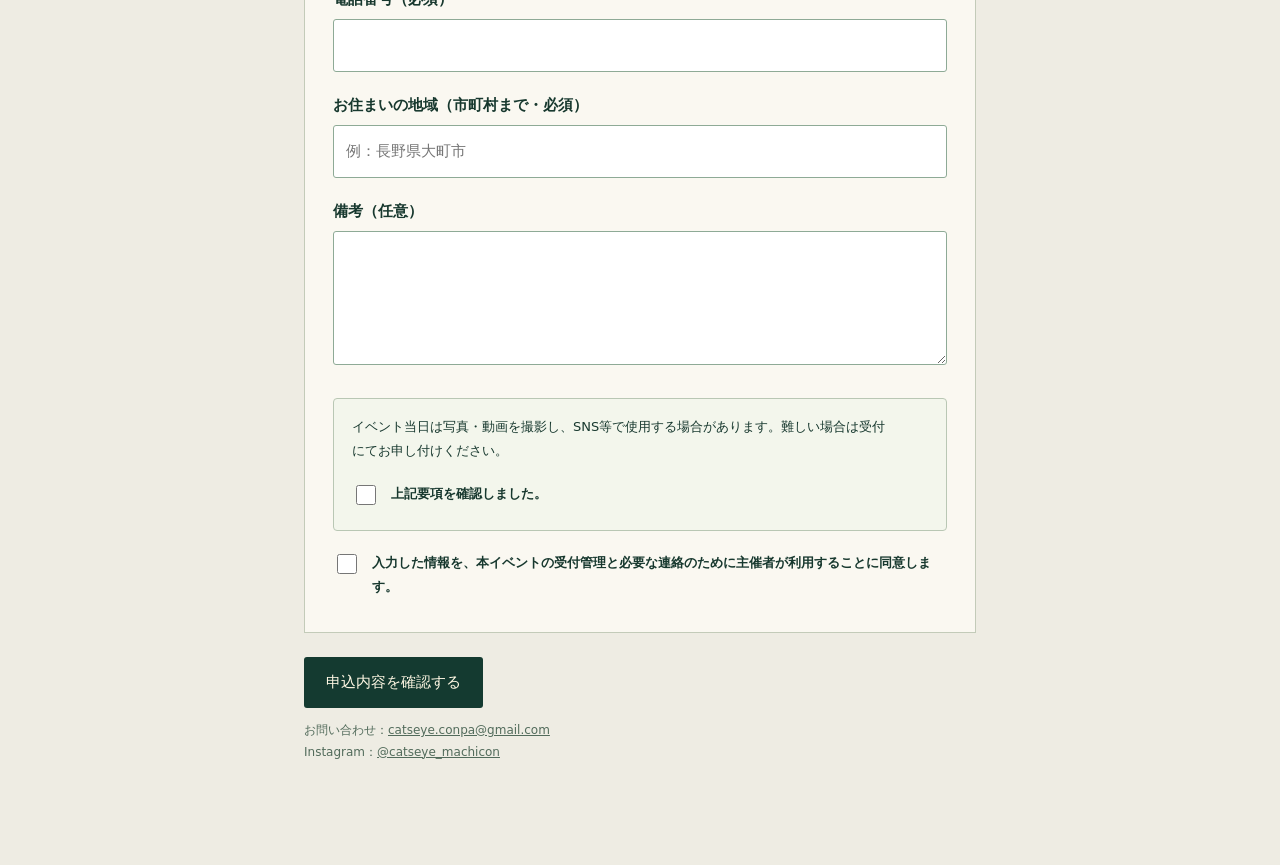
==== commit d8ca6ce1: "申込フォームに地域・車両・宿泊方法・撮影案内を追加（新サーバー公開と同時に反映） - お住まいの地域（全プラン必須） - キャンプ付きプランのみ：車両ナンバー・車種・宿泊方法、テント泊ならテントのサイ" ====
--- a/apply.html
+++ b/apply.html
@@ -1 +1 @@
-<!doctype html><html lang="ja"><head><meta charset="utf-8"><meta name="viewport" content="width=device-width,initial-scale=1"><title>参加申込 | キャッツアイ キャンプフェス</title><link rel="stylesheet" href="forms.css"></head><body><header><a href="./">キャッツアイ キャンプフェス</a><a href="./#plans">参加プランに戻る</a></header><main class="form-shell"><p>2026年11月14日（土）</p><p>会場：信州大町チャレンジフィールド<br>大町市大町8293-1<br><strong>申込締切：2026年11月12日 23:59まで</strong></p><h1>焚火のそばで<br>会いましょう</h1><p class="hint">お申し込み後に表示される受付番号をお控えください。</p><form id="registration"><div class="panel"><h2>参加プラン</h2><label for="plan">プラン</label><select id="plan" required><option value="A">フェスのみ ／ 1名2,000円</option><option value="B">フェス＋オートキャンプ ／ 車1台2名まで5,000円</option><option value="C">キャンプフェス＋サミット ／ 車1台2名まで8,000円</option></select><p class="hint">キャンプ付きプランは1申込につき車1台。車種に関係なく参加できます。3名目から1名につき2,000円追加です。</p><label for="people">小学生以上の人数（1〜10名）</label><input id="people" type="number" value="2" min="1" max="10" required><label for="preschool">未就学児の人数（0〜9名）</label><input id="preschool" type="number" min="0" max="9" value="0" required><p class="hint" id="child-note">全プランで未就学児は無料です。参加人数の集計には含まれます。</p><label id="summit-check" class="check-label" hidden><input id="summit" type="checkbox"><span>翌日11月15日の信州四駆サミットに参加します（参加者限定特典）。</span></label><div id="camp-fields" hidden><h3 class="sub">お車と宿泊について</h3><label for="car-number">車両ナンバー（必須）</label><input id="car-number" maxlength="30" placeholder="例：松本 300 あ 12-34" autocomplete="off"><label for="car-model">車種（必須）</label><input id="car-model" maxlength="40" placeholder="例：ジムニー" autocomplete="off"><fieldset class="choice"><legend>宿泊方法（必須）</legend><label class="check-label"><input type="radio" name="stay" value="tent"><span>テント泊</span></label><label class="check-label"><input type="radio" name="stay" value="car"><span>車中泊</span></label></fieldset><div id="tent-field" hidden><label for="tent-size">テントのおおよそのサイズ（必須）</label><input id="tent-size" maxlength="40" placeholder="例：幅3m×奥行3m" autocomplete="off"></div></div><div class="price-box">参加料金の合計<strong id="form-total">¥4,000</strong><span id="price-detail">2名 × 2,000円</span></div><p class="hint">全プランにドリンク付き。フェスのみは抽選会参加券付き。<strong>お支払いは当日、受付にて現金でお願いします。</strong></p></div><div class="panel"><h2>代表者の連絡先</h2><label for="name">氏名（必須）</label><input id="name" autocomplete="name" maxlength="80" required><label for="email">メールアドレス（必須）</label><input id="email" type="email" autocomplete="email" maxlength="200" required><label for="phone">電話番号（必須）</label><input id="phone" type="tel" autocomplete="tel" minlength="8" maxlength="30" required><label for="region">お住まいの地域（市町村まで・必須）</label><input id="region" maxlength="60" placeholder="例：長野県大町市" autocomplete="address-level2" required><label for="note">備考（任意）</label><textarea id="note" rows="4" maxlength="1000"></textarea><div class="hp" aria-hidden="true"><label>Website<input id="website" tabindex="-1" autocomplete="off"></label></div><div class="notice"><p>イベント当日は写真・動画を撮影し、SNS等で使用する場合があります。難しい場合は受付にてお申し付けください。</p><label class="check-label"><input id="photo-ack" type="checkbox" required><span>上記要項を確認しました。</span></label></div><label class="check-label"><input id="consent" type="checkbox" required><span>入力した情報を、本イベントの受付管理と必要な連絡のために主催者が利用することに同意します。</span></label></div><p id="form-error" class="error" role="alert"></p><button type="submit">申込内容を確認する</button></form><section id="confirmation" class="panel" hidden><h2>この内容で申し込みますか？</h2><p id="confirm-summary"></p><div class="toolbar"><button id="send" type="button">この内容で申し込む</button><button id="back" type="button">入力に戻る</button></div><p id="send-error" class="error" role="alert"></p></section><section id="complete" class="success" hidden tabindex="-1"><h2>お申し込みを<wbr>受け付けました</h2><p>受付番号：<strong id="receipt"></strong></p><p id="receipt-total"></p><p><strong>この画面をスクリーンショットで保存してください。</strong><br>確認メールは自動では届きません。受付番号は、当日の受付やお問い合わせのときに使います。</p><div class="toolbar"><a id="send-copy" class="button" href="mailto:catseye.conpa@gmail.com">控えをメールで送る</a><button id="copy-copy" type="button">控えをコピーする</button></div><div id="openchat" class="notice" hidden><p><strong>オートキャンプに参加される皆さまへ</strong></p><p>当日のご連絡や、緊急時の連絡手段としてオープンチャットを用意しています。よろしければご参加ください。</p><a id="openchat-link" class="button" href="#" target="_blank" rel="noopener noreferrer">オープンチャットに参加する</a></div><p class="hint">「控えをメールで送る」を押すと、メールアプリに控えの文面が入ります。そのまま送信すると、主催者とご自身の両方に控えが届きます。</p><p id="copy-result" class="hint" role="status"></p><pre id="copy-text" hidden></pre><a href="./">イベントページに戻る</a></section><p class="hint">お問い合わせ：<a href="mailto:catseye.conpa@gmail.com">catseye.conpa@gmail.com</a><br>Instagram：<a href="https://www.instagram.com/catseye_machicon/" target="_blank" rel="noopener noreferrer">@catseye_machicon</a></p></main><script src="apply.js"></script></body></html>
+<!doctype html><html lang="ja"><head><meta charset="utf-8"><meta name="viewport" content="width=device-width,initial-scale=1"><title>参加申込 | キャッツアイ キャンプフェス</title><link rel="stylesheet" href="forms.css"></head><body><header><a href="./">キャッツアイ キャンプフェス</a><a href="./#plans">参加プランに戻る</a></header><main class="form-shell"><p>2026年11月14日（土）</p><p>会場：信州大町チャレンジフィールド<br>大町市大町8293-1<br><strong>申込締切：2026年11月12日 23:59まで</strong></p><h1>焚火のそばで<br>会いましょう</h1><p class="hint">お申し込み後に表示される受付番号をお控えください。</p><form id="registration"><div class="panel"><h2>参加プラン</h2><label for="plan">プラン</label><select id="plan" required><option value="A">フェスのみ ／ 1名2,000円</option><option value="B">フェス＋オートキャンプ ／ 車1台2名まで5,000円</option><option value="C">キャンプフェス＋サミット ／ 車1台2名まで8,000円</option></select><p class="hint">キャンプ付きプランは1申込につき車1台。車種に関係なく参加できます。3名目から1名につき2,000円追加です。</p><label for="people">小学生以上の人数（1〜10名）</label><input id="people" type="number" value="2" min="1" max="10" required><label for="preschool">未就学児の人数（0〜9名）</label><input id="preschool" type="number" min="0" max="9" value="0" required><p class="hint" id="child-note">全プランで未就学児は無料です。参加人数の集計には含まれます。</p><label id="summit-check" class="check-label" hidden><input id="summit" type="checkbox"><span>翌日11月15日の信州四駆サミットに参加します（参加者限定特典）。</span></label><div id="camp-fields" hidden><h3 class="sub">お車と宿泊について</h3><label for="car-number">車両ナンバー（必須）</label><input id="car-number" maxlength="30" placeholder="例：松本 300 あ 12-34" autocomplete="off"><label for="car-model">車種（必須）</label><input id="car-model" maxlength="40" placeholder="例：ジムニー" autocomplete="off"><fieldset class="choice"><legend>宿泊方法（必須）</legend><label class="check-label"><input type="radio" name="stay" value="tent"><span>テント泊</span></label><label class="check-label"><input type="radio" name="stay" value="car"><span>車中泊</span></label></fieldset><div id="tent-field" hidden><label for="tent-size">テントのおおよそのサイズ（必須）</label><input id="tent-size" maxlength="40" placeholder="例：幅3m×奥行3m" autocomplete="off"></div></div><div class="price-box">参加料金の合計<strong id="form-total">¥4,000</strong><span id="price-detail">2名 × 2,000円</span></div><p class="hint">全プランにドリンク付き。フェスのみは抽選会参加券付き。お支払い方法は主催者からの案内をご確認ください。</p></div><div class="panel"><h2>代表者の連絡先</h2><label for="name">氏名（必須）</label><input id="name" autocomplete="name" maxlength="80" required><label for="email">メールアドレス（必須）</label><input id="email" type="email" autocomplete="email" maxlength="200" required><label for="phone">電話番号（必須）</label><input id="phone" type="tel" autocomplete="tel" minlength="8" maxlength="30" required><label for="region">お住まいの地域（市町村まで・必須）</label><input id="region" maxlength="60" placeholder="例：長野県大町市" autocomplete="address-level2" required><label for="note">備考（任意）</label><textarea id="note" rows="4" maxlength="1000"></textarea><div class="hp" aria-hidden="true"><label>Website<input id="website" tabindex="-1" autocomplete="off"></label></div><div class="notice"><p>イベント当日は写真・動画を撮影し、SNS等で使用する場合があります。難しい場合は受付にてお申し付けください。</p><label class="check-label"><input id="photo-ack" type="checkbox" required><span>上記要項を確認しました。</span></label></div><label class="check-label"><input id="consent" type="checkbox" required><span>入力した情報を、本イベントの受付管理と必要な連絡のために主催者が利用することに同意します。</span></label></div><p id="form-error" class="error" role="alert"></p><button type="submit">申込内容を確認する</button></form><section id="confirmation" class="panel" hidden><h2>この内容で申し込みますか？</h2><p id="confirm-summary"></p><div class="toolbar"><button id="send" type="button">この内容で申し込む</button><button id="back" type="button">入力に戻る</button></div><p id="send-error" class="error" role="alert"></p></section><section id="complete" class="success" hidden tabindex="-1"><h2>お申し込みを<wbr>受け付けました</h2><p>受付番号：<strong id="receipt"></strong></p><p id="receipt-total"></p><p><strong>この画面をスクリーンショットで保存してください。</strong><br>確認メールは自動では届きません。受付番号は、当日の受付やお問い合わせのときに使います。</p><div class="toolbar"><a id="send-copy" class="button" href="mailto:catseye.conpa@gmail.com">控えをメールで送る</a><button id="copy-copy" type="button">控えをコピーする</button></div><div id="openchat" class="notice" hidden><p><strong>オートキャンプに参加される皆さまへ</strong></p><p>当日のご連絡や、緊急時の連絡手段としてオープンチャットを用意しています。よろしければご参加ください。</p><a id="openchat-link" class="button" href="#" target="_blank" rel="noopener noreferrer">オープンチャットに参加する</a></div><p class="hint">「控えをメールで送る」を押すと、メールアプリに控えの文面が入ります。そのまま送信すると、主催者とご自身の両方に控えが届きます。</p><p id="copy-result" class="hint" role="status"></p><pre id="copy-text" hidden></pre><a href="./">イベントページに戻る</a></section><p class="hint">お問い合わせ：<a href="mailto:catseye.conpa@gmail.com">catseye.conpa@gmail.com</a><br>Instagram：<a href="https://www.instagram.com/catseye_machicon/" target="_blank" rel="noopener noreferrer">@catseye_machicon</a></p></main><script src="apply.js"></script></body></html>
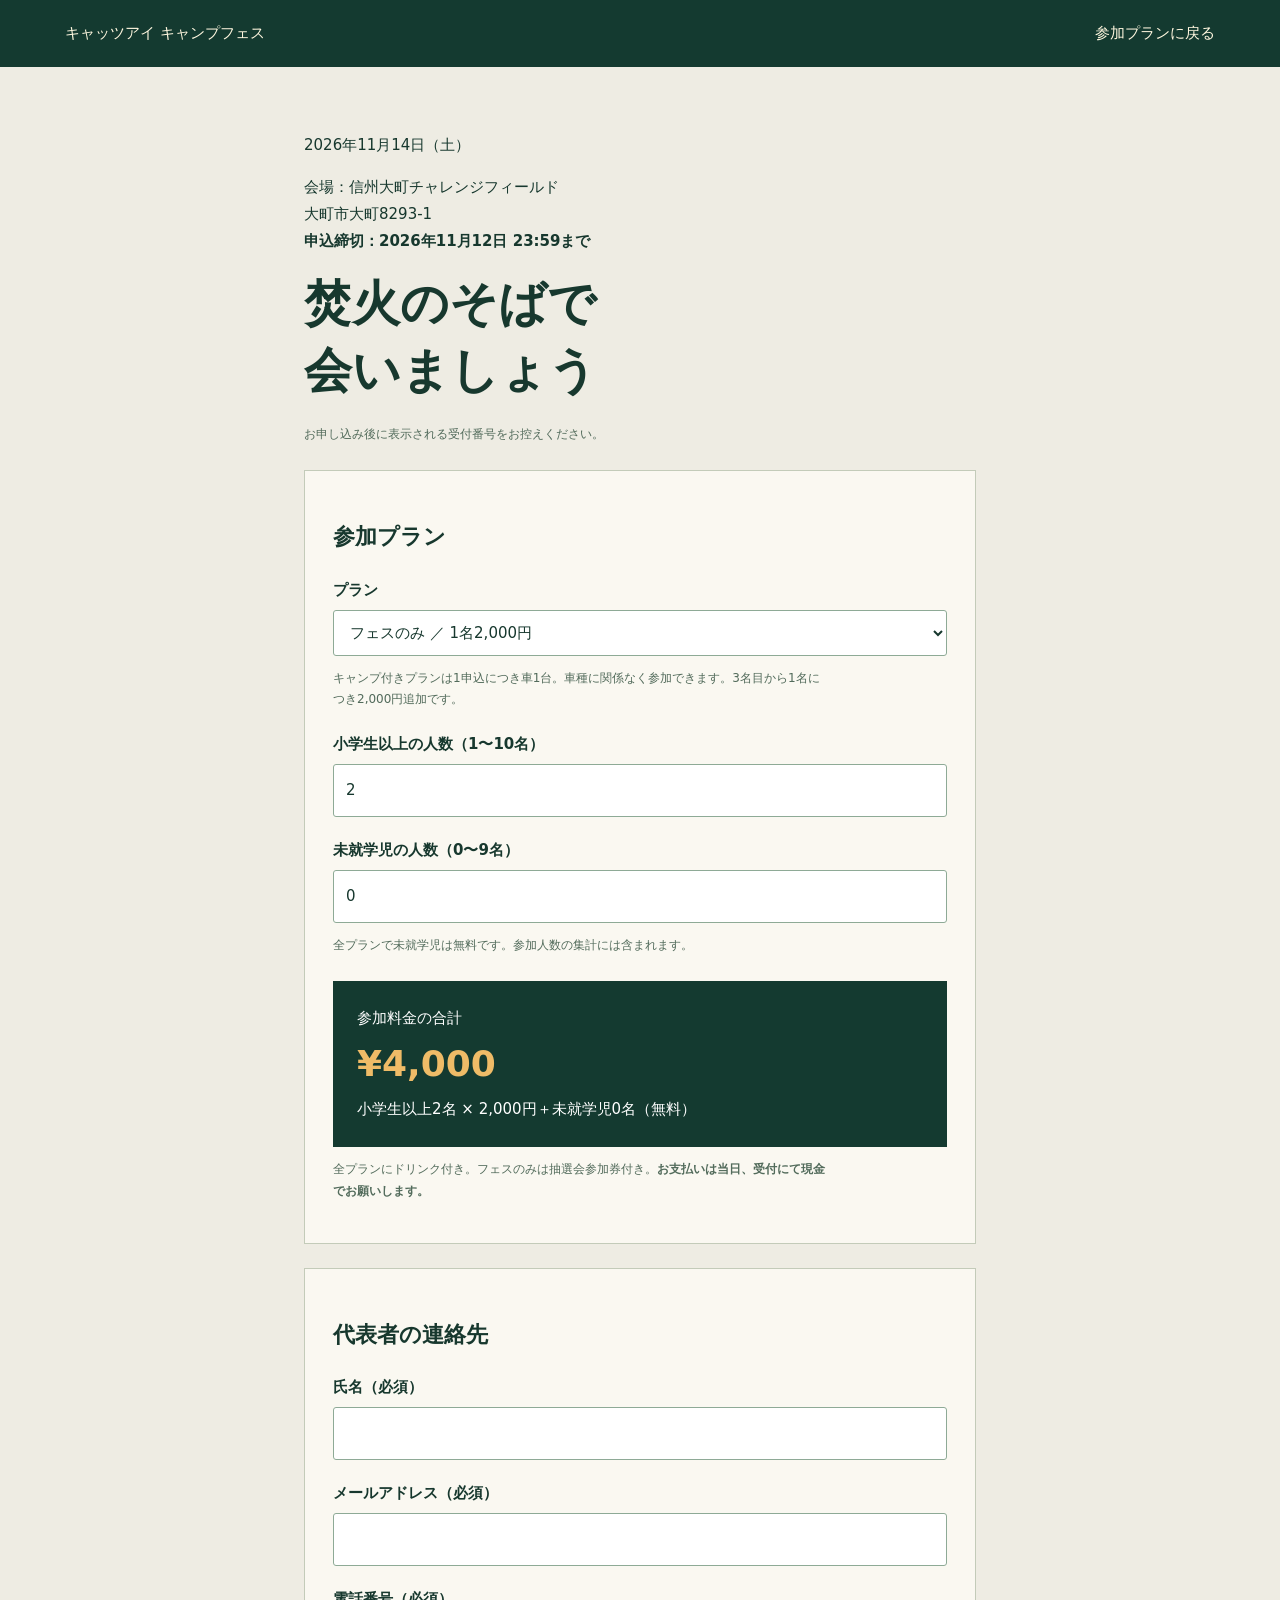
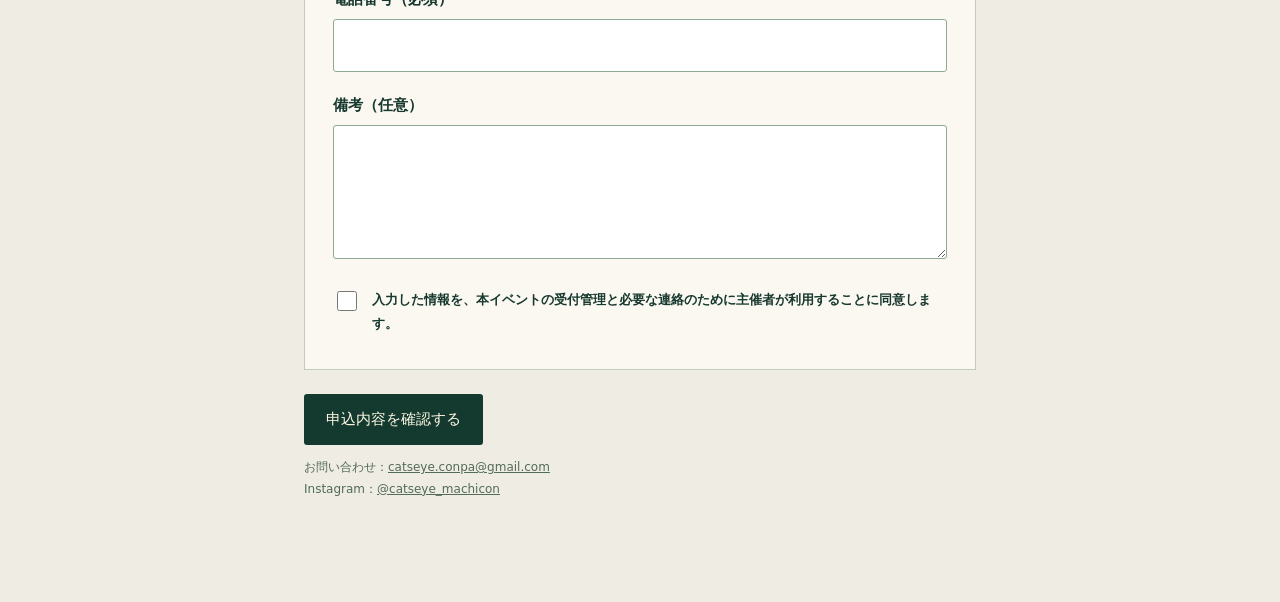
==== commit 28db93a7: "支払い方法（当日受付にて現金）を料金案内と申込画面に追記 Co-Authored-By: Claude Opus 5.5 <noreply@anthropic.com> Claude-Session:" ====
--- a/apply.html
+++ b/apply.html
@@ -1 +1 @@
-<!doctype html><html lang="ja"><head><meta charset="utf-8"><meta name="viewport" content="width=device-width,initial-scale=1"><title>参加申込 | キャッツアイ キャンプフェス</title><link rel="stylesheet" href="forms.css"></head><body><header><a href="./">キャッツアイ キャンプフェス</a><a href="./#plans">参加プランに戻る</a></header><main class="form-shell"><p>2026年11月14日（土）</p><p>会場：信州大町チャレンジフィールド<br>大町市大町8293-1<br><strong>申込締切：2026年11月12日 23:59まで</strong></p><h1>焚火のそばで<br>会いましょう</h1><p class="hint">お申し込み後に表示される受付番号をお控えください。</p><form id="registration"><div class="panel"><h2>参加プラン</h2><label for="plan">プラン</label><select id="plan" required><option value="A">フェスのみ ／ 1名2,000円</option><option value="B">フェス＋オートキャンプ ／ 車1台2名まで5,000円</option><option value="C">キャンプフェス＋サミット ／ 車1台2名まで8,000円</option></select><p class="hint">キャンプ付きプランは1申込につき車1台。車種に関係なく参加できます。3名目から1名につき2,000円追加です。</p><label for="people">小学生以上の人数（1〜10名）</label><input id="people" type="number" value="2" min="1" max="10" required><label for="preschool">未就学児の人数（0〜9名）</label><input id="preschool" type="number" min="0" max="9" value="0" required><p class="hint" id="child-note">全プランで未就学児は無料です。参加人数の集計には含まれます。</p><label id="summit-check" class="check-label" hidden><input id="summit" type="checkbox"><span>翌日11月15日の信州四駆サミットに参加します（参加者限定特典）。</span></label><div id="camp-fields" hidden><h3 class="sub">お車と宿泊について</h3><label for="car-number">車両ナンバー（必須）</label><input id="car-number" maxlength="30" placeholder="例：松本 300 あ 12-34" autocomplete="off"><label for="car-model">車種（必須）</label><input id="car-model" maxlength="40" placeholder="例：ジムニー" autocomplete="off"><fieldset class="choice"><legend>宿泊方法（必須）</legend><label class="check-label"><input type="radio" name="stay" value="tent"><span>テント泊</span></label><label class="check-label"><input type="radio" name="stay" value="car"><span>車中泊</span></label></fieldset><div id="tent-field" hidden><label for="tent-size">テントのおおよそのサイズ（必須）</label><input id="tent-size" maxlength="40" placeholder="例：幅3m×奥行3m" autocomplete="off"></div></div><div class="price-box">参加料金の合計<strong id="form-total">¥4,000</strong><span id="price-detail">2名 × 2,000円</span></div><p class="hint">全プランにドリンク付き。フェスのみは抽選会参加券付き。お支払い方法は主催者からの案内をご確認ください。</p></div><div class="panel"><h2>代表者の連絡先</h2><label for="name">氏名（必須）</label><input id="name" autocomplete="name" maxlength="80" required><label for="email">メールアドレス（必須）</label><input id="email" type="email" autocomplete="email" maxlength="200" required><label for="phone">電話番号（必須）</label><input id="phone" type="tel" autocomplete="tel" minlength="8" maxlength="30" required><label for="region">お住まいの地域（市町村まで・必須）</label><input id="region" maxlength="60" placeholder="例：長野県大町市" autocomplete="address-level2" required><label for="note">備考（任意）</label><textarea id="note" rows="4" maxlength="1000"></textarea><div class="hp" aria-hidden="true"><label>Website<input id="website" tabindex="-1" autocomplete="off"></label></div><div class="notice"><p>イベント当日は写真・動画を撮影し、SNS等で使用する場合があります。難しい場合は受付にてお申し付けください。</p><label class="check-label"><input id="photo-ack" type="checkbox" required><span>上記要項を確認しました。</span></label></div><label class="check-label"><input id="consent" type="checkbox" required><span>入力した情報を、本イベントの受付管理と必要な連絡のために主催者が利用することに同意します。</span></label></div><p id="form-error" class="error" role="alert"></p><button type="submit">申込内容を確認する</button></form><section id="confirmation" class="panel" hidden><h2>この内容で申し込みますか？</h2><p id="confirm-summary"></p><div class="toolbar"><button id="send" type="button">この内容で申し込む</button><button id="back" type="button">入力に戻る</button></div><p id="send-error" class="error" role="alert"></p></section><section id="complete" class="success" hidden tabindex="-1"><h2>お申し込みを<wbr>受け付けました</h2><p>受付番号：<strong id="receipt"></strong></p><p id="receipt-total"></p><p><strong>この画面をスクリーンショットで保存してください。</strong><br>確認メールは自動では届きません。受付番号は、当日の受付やお問い合わせのときに使います。</p><div class="toolbar"><a id="send-copy" class="button" href="mailto:catseye.conpa@gmail.com">控えをメールで送る</a><button id="copy-copy" type="button">控えをコピーする</button></div><div id="openchat" class="notice" hidden><p><strong>オートキャンプに参加される皆さまへ</strong></p><p>当日のご連絡や、緊急時の連絡手段としてオープンチャットを用意しています。よろしければご参加ください。</p><a id="openchat-link" class="button" href="#" target="_blank" rel="noopener noreferrer">オープンチャットに参加する</a></div><p class="hint">「控えをメールで送る」を押すと、メールアプリに控えの文面が入ります。そのまま送信すると、主催者とご自身の両方に控えが届きます。</p><p id="copy-result" class="hint" role="status"></p><pre id="copy-text" hidden></pre><a href="./">イベントページに戻る</a></section><p class="hint">お問い合わせ：<a href="mailto:catseye.conpa@gmail.com">catseye.conpa@gmail.com</a><br>Instagram：<a href="https://www.instagram.com/catseye_machicon/" target="_blank" rel="noopener noreferrer">@catseye_machicon</a></p></main><script src="apply.js"></script></body></html>
+<!doctype html><html lang="ja"><head><meta charset="utf-8"><meta name="viewport" content="width=device-width,initial-scale=1"><title>参加申込 | キャッツアイ キャンプフェス</title><link rel="stylesheet" href="forms.css"></head><body><header><a href="./">キャッツアイ キャンプフェス</a><a href="./#plans">参加プランに戻る</a></header><main class="form-shell"><p>2026年11月14日（土）</p><p>会場：信州大町チャレンジフィールド<br>大町市大町8293-1<br><strong>申込締切：2026年11月12日 23:59まで</strong></p><h1>焚火のそばで<br>会いましょう</h1><p class="hint">お申し込み後に表示される受付番号をお控えください。</p><form id="registration"><div class="panel"><h2>参加プラン</h2><label for="plan">プラン</label><select id="plan" required><option value="A">フェスのみ ／ 1名2,000円</option><option value="B">フェス＋オートキャンプ ／ 車1台2名まで5,000円</option><option value="C">キャンプフェス＋サミット ／ 車1台2名まで8,000円</option></select><p class="hint">キャンプ付きプランは1申込につき車1台。車種に関係なく参加できます。3名目から1名につき2,000円追加です。</p><label for="people">小学生以上の人数（1〜10名）</label><input id="people" type="number" value="2" min="1" max="10" required><label for="preschool">未就学児の人数（0〜9名）</label><input id="preschool" type="number" min="0" max="9" value="0" required><p class="hint" id="child-note">全プランで未就学児は無料です。参加人数の集計には含まれます。</p><label id="summit-check" class="check-label" hidden><input id="summit" type="checkbox"><span>翌日11月15日の信州四駆サミットに参加します（参加者限定特典）。</span></label><div class="price-box">参加料金の合計<strong id="form-total">¥4,000</strong><span id="price-detail">2名 × 2,000円</span></div><p class="hint">全プランにドリンク付き。フェスのみは抽選会参加券付き。<strong>お支払いは当日、受付にて現金でお願いします。</strong></p></div><div class="panel"><h2>代表者の連絡先</h2><label for="name">氏名（必須）</label><input id="name" autocomplete="name" maxlength="80" required><label for="email">メールアドレス（必須）</label><input id="email" type="email" autocomplete="email" maxlength="200" required><label for="phone">電話番号（必須）</label><input id="phone" type="tel" autocomplete="tel" minlength="8" maxlength="30" required><label for="note">備考（任意）</label><textarea id="note" rows="4" maxlength="1000"></textarea><div class="hp" aria-hidden="true"><label>Website<input id="website" tabindex="-1" autocomplete="off"></label></div><label class="check-label"><input id="consent" type="checkbox" required><span>入力した情報を、本イベントの受付管理と必要な連絡のために主催者が利用することに同意します。</span></label></div><p id="form-error" class="error" role="alert"></p><button type="submit">申込内容を確認する</button></form><section id="confirmation" class="panel" hidden><h2>この内容で申し込みますか？</h2><p id="confirm-summary"></p><div class="toolbar"><button id="send" type="button">この内容で申し込む</button><button id="back" type="button">入力に戻る</button></div><p id="send-error" class="error" role="alert"></p></section><section id="complete" class="success" hidden tabindex="-1"><h2>お申し込みを<wbr>受け付けました</h2><p>受付番号：<strong id="receipt"></strong></p><p id="receipt-total"></p><p><strong>この画面をスクリーンショットで保存してください。</strong><br>確認メールは自動では届きません。受付番号は、当日の受付やお問い合わせのときに使います。</p><div class="toolbar"><a id="send-copy" class="button" href="mailto:catseye.conpa@gmail.com">控えをメールで送る</a><button id="copy-copy" type="button">控えをコピーする</button></div><p class="hint">「控えをメールで送る」を押すと、メールアプリに控えの文面が入ります。そのまま送信すると、主催者とご自身の両方に控えが届きます。</p><p id="copy-result" class="hint" role="status"></p><pre id="copy-text" hidden></pre><a href="./">イベントページに戻る</a></section><p class="hint">お問い合わせ：<a href="mailto:catseye.conpa@gmail.com">catseye.conpa@gmail.com</a><br>Instagram：<a href="https://www.instagram.com/catseye_machicon/" target="_blank" rel="noopener noreferrer">@catseye_machicon</a></p></main><script src="apply.js"></script></body></html>
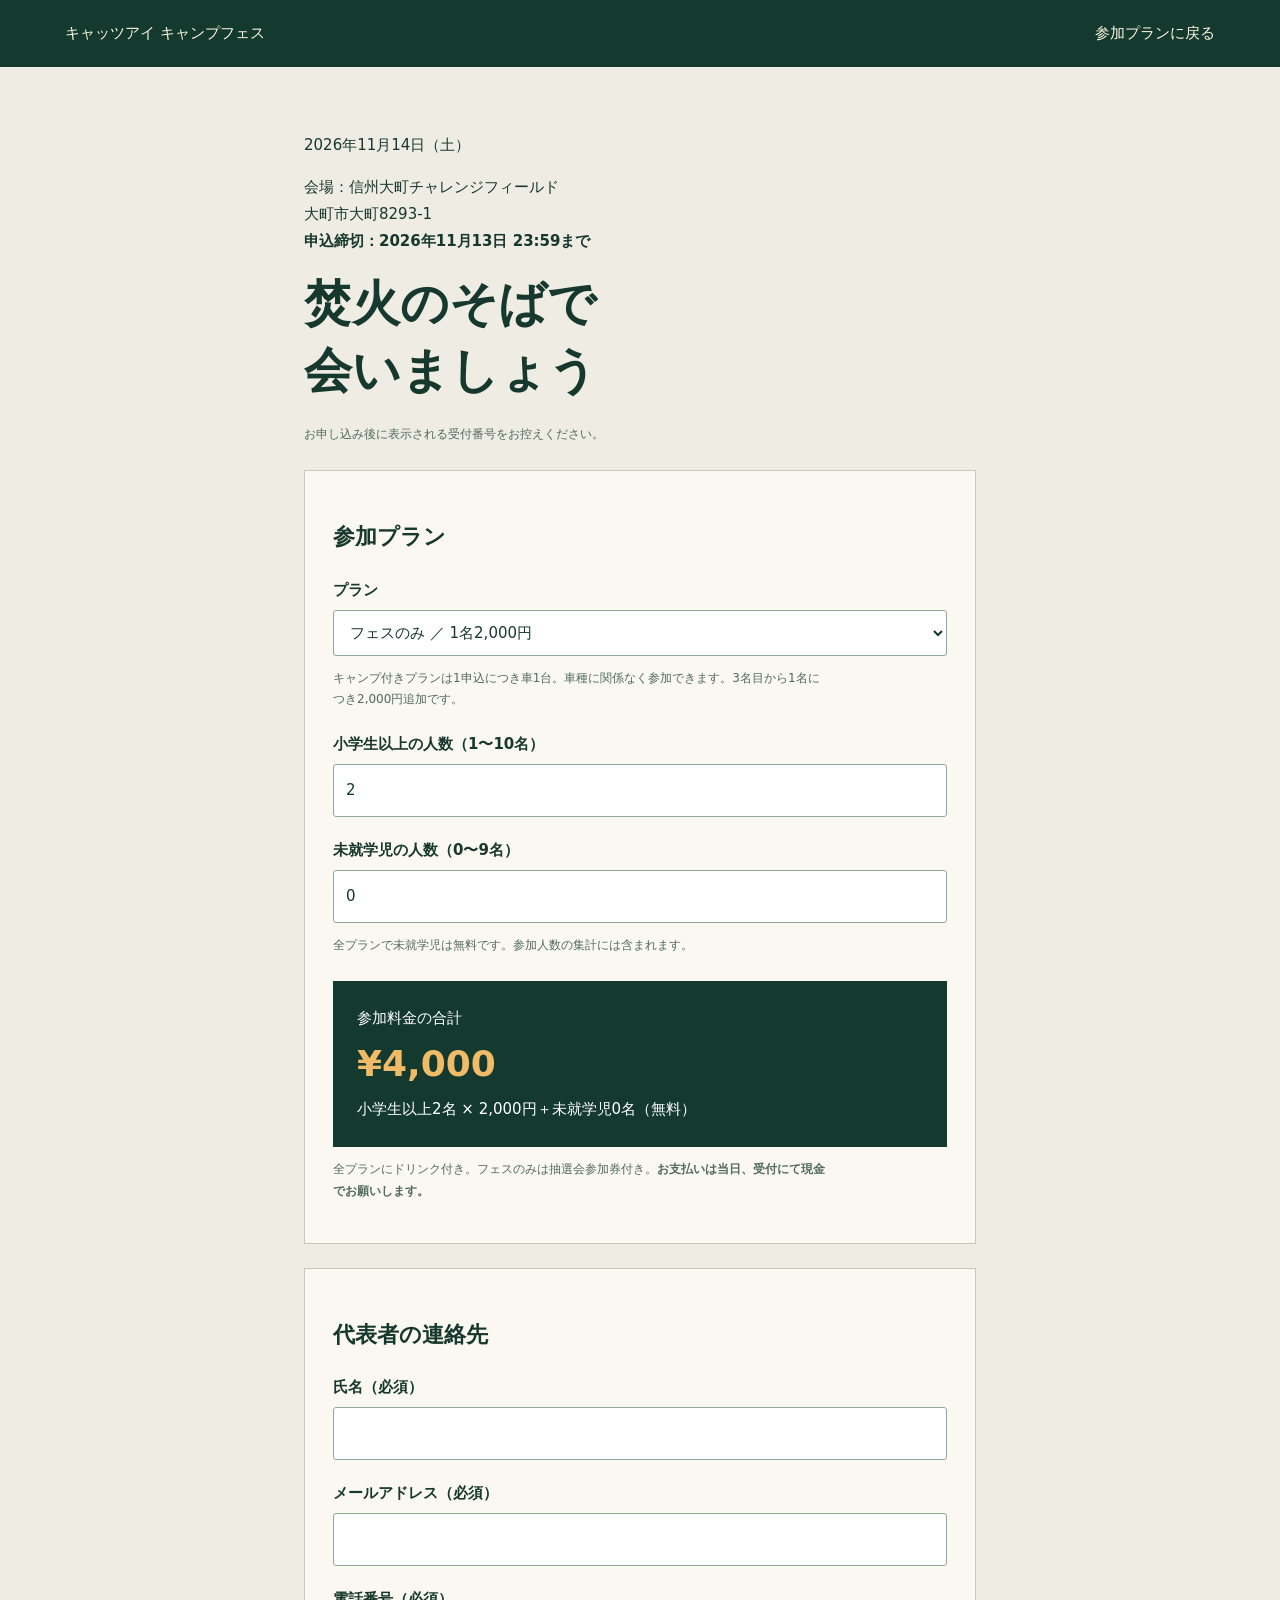
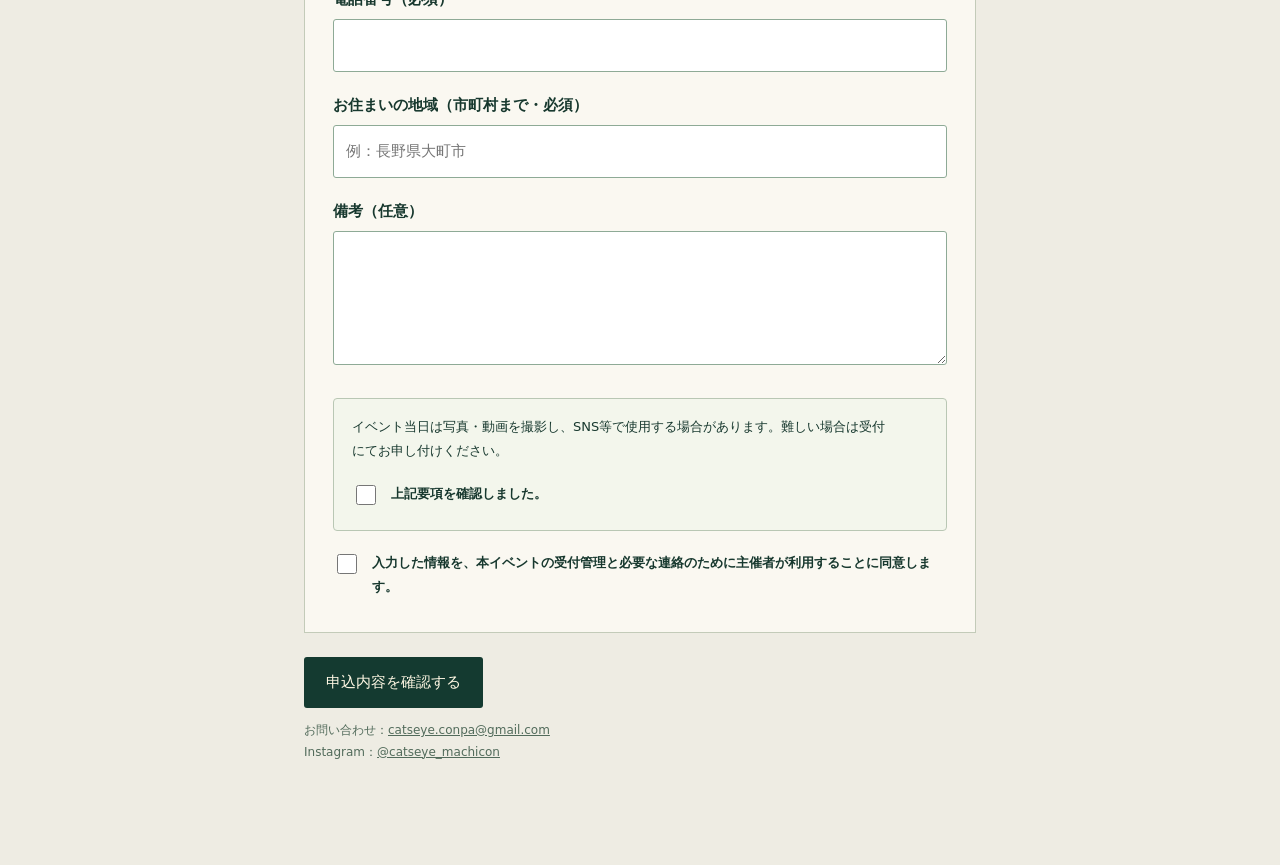
==== commit 30d6b28c: "申込締切の表示を2026年11月13日23:59に変更 Co-Authored-By: Claude Opus 5.5 <noreply@anthropic.com> Claude-Session: " ====
--- a/apply.html
+++ b/apply.html
@@ -1 +1 @@
-<!doctype html><html lang="ja"><head><meta charset="utf-8"><meta name="viewport" content="width=device-width,initial-scale=1"><title>参加申込 | キャッツアイ キャンプフェス</title><link rel="stylesheet" href="forms.css"></head><body><header><a href="./">キャッツアイ キャンプフェス</a><a href="./#plans">参加プランに戻る</a></header><main class="form-shell"><p>2026年11月14日（土）</p><p>会場：信州大町チャレンジフィールド<br>大町市大町8293-1<br><strong>申込締切：2026年11月12日 23:59まで</strong></p><h1>焚火のそばで<br>会いましょう</h1><p class="hint">お申し込み後に表示される受付番号をお控えください。</p><form id="registration"><div class="panel"><h2>参加プラン</h2><label for="plan">プラン</label><select id="plan" required><option value="A">フェスのみ ／ 1名2,000円</option><option value="B">フェス＋オートキャンプ ／ 車1台2名まで5,000円</option><option value="C">キャンプフェス＋サミット ／ 車1台2名まで8,000円</option></select><p class="hint">キャンプ付きプランは1申込につき車1台。車種に関係なく参加できます。3名目から1名につき2,000円追加です。</p><label for="people">小学生以上の人数（1〜10名）</label><input id="people" type="number" value="2" min="1" max="10" required><label for="preschool">未就学児の人数（0〜9名）</label><input id="preschool" type="number" min="0" max="9" value="0" required><p class="hint" id="child-note">全プランで未就学児は無料です。参加人数の集計には含まれます。</p><label id="summit-check" class="check-label" hidden><input id="summit" type="checkbox"><span>翌日11月15日の信州四駆サミットに参加します（参加者限定特典）。</span></label><div class="price-box">参加料金の合計<strong id="form-total">¥4,000</strong><span id="price-detail">2名 × 2,000円</span></div><p class="hint">全プランにドリンク付き。フェスのみは抽選会参加券付き。<strong>お支払いは当日、受付にて現金でお願いします。</strong></p></div><div class="panel"><h2>代表者の連絡先</h2><label for="name">氏名（必須）</label><input id="name" autocomplete="name" maxlength="80" required><label for="email">メールアドレス（必須）</label><input id="email" type="email" autocomplete="email" maxlength="200" required><label for="phone">電話番号（必須）</label><input id="phone" type="tel" autocomplete="tel" minlength="8" maxlength="30" required><label for="note">備考（任意）</label><textarea id="note" rows="4" maxlength="1000"></textarea><div class="hp" aria-hidden="true"><label>Website<input id="website" tabindex="-1" autocomplete="off"></label></div><label class="check-label"><input id="consent" type="checkbox" required><span>入力した情報を、本イベントの受付管理と必要な連絡のために主催者が利用することに同意します。</span></label></div><p id="form-error" class="error" role="alert"></p><button type="submit">申込内容を確認する</button></form><section id="confirmation" class="panel" hidden><h2>この内容で申し込みますか？</h2><p id="confirm-summary"></p><div class="toolbar"><button id="send" type="button">この内容で申し込む</button><button id="back" type="button">入力に戻る</button></div><p id="send-error" class="error" role="alert"></p></section><section id="complete" class="success" hidden tabindex="-1"><h2>お申し込みを<wbr>受け付けました</h2><p>受付番号：<strong id="receipt"></strong></p><p id="receipt-total"></p><p><strong>この画面をスクリーンショットで保存してください。</strong><br>確認メールは自動では届きません。受付番号は、当日の受付やお問い合わせのときに使います。</p><div class="toolbar"><a id="send-copy" class="button" href="mailto:catseye.conpa@gmail.com">控えをメールで送る</a><button id="copy-copy" type="button">控えをコピーする</button></div><p class="hint">「控えをメールで送る」を押すと、メールアプリに控えの文面が入ります。そのまま送信すると、主催者とご自身の両方に控えが届きます。</p><p id="copy-result" class="hint" role="status"></p><pre id="copy-text" hidden></pre><a href="./">イベントページに戻る</a></section><p class="hint">お問い合わせ：<a href="mailto:catseye.conpa@gmail.com">catseye.conpa@gmail.com</a><br>Instagram：<a href="https://www.instagram.com/catseye_machicon/" target="_blank" rel="noopener noreferrer">@catseye_machicon</a></p></main><script src="apply.js"></script></body></html>
+<!doctype html><html lang="ja"><head><meta charset="utf-8"><meta name="viewport" content="width=device-width,initial-scale=1"><title>参加申込 | キャッツアイ キャンプフェス</title><link rel="stylesheet" href="forms.css"></head><body><header><a href="./">キャッツアイ キャンプフェス</a><a href="./#plans">参加プランに戻る</a></header><main class="form-shell"><p>2026年11月14日（土）</p><p>会場：信州大町チャレンジフィールド<br>大町市大町8293-1<br><strong>申込締切：2026年11月13日 23:59まで</strong></p><h1>焚火のそばで<br>会いましょう</h1><p class="hint">お申し込み後に表示される受付番号をお控えください。</p><form id="registration"><div class="panel"><h2>参加プラン</h2><label for="plan">プラン</label><select id="plan" required><option value="A">フェスのみ ／ 1名2,000円</option><option value="B">フェス＋オートキャンプ ／ 車1台2名まで5,000円</option><option value="C">キャンプフェス＋サミット ／ 車1台2名まで8,000円</option></select><p class="hint">キャンプ付きプランは1申込につき車1台。車種に関係なく参加できます。3名目から1名につき2,000円追加です。</p><label for="people">小学生以上の人数（1〜10名）</label><input id="people" type="number" value="2" min="1" max="10" required><label for="preschool">未就学児の人数（0〜9名）</label><input id="preschool" type="number" min="0" max="9" value="0" required><p class="hint" id="child-note">全プランで未就学児は無料です。参加人数の集計には含まれます。</p><label id="summit-check" class="check-label" hidden><input id="summit" type="checkbox"><span>翌日11月15日の信州四駆サミットに参加します（参加者限定特典）。</span></label><div id="camp-fields" hidden><h3 class="sub">お車と宿泊について</h3><label for="car-number">車両ナンバー（必須）</label><input id="car-number" maxlength="30" placeholder="例：松本 300 あ 12-34" autocomplete="off"><label for="car-model">車種（必須）</label><input id="car-model" maxlength="40" placeholder="例：ジムニー" autocomplete="off"><fieldset class="choice"><legend>宿泊方法（必須）</legend><label class="check-label"><input type="radio" name="stay" value="tent"><span>テント泊</span></label><label class="check-label"><input type="radio" name="stay" value="car"><span>車中泊</span></label></fieldset><div id="tent-field" hidden><label for="tent-size">テントのおおよそのサイズ（必須）</label><input id="tent-size" maxlength="40" placeholder="例：幅3m×奥行3m" autocomplete="off"></div></div><div class="price-box">参加料金の合計<strong id="form-total">¥4,000</strong><span id="price-detail">2名 × 2,000円</span></div><p class="hint">全プランにドリンク付き。フェスのみは抽選会参加券付き。<strong>お支払いは当日、受付にて現金でお願いします。</strong></p></div><div class="panel"><h2>代表者の連絡先</h2><label for="name">氏名（必須）</label><input id="name" autocomplete="name" maxlength="80" required><label for="email">メールアドレス（必須）</label><input id="email" type="email" autocomplete="email" maxlength="200" required><label for="phone">電話番号（必須）</label><input id="phone" type="tel" autocomplete="tel" minlength="8" maxlength="30" required><label for="region">お住まいの地域（市町村まで・必須）</label><input id="region" maxlength="60" placeholder="例：長野県大町市" autocomplete="address-level2" required><label for="note">備考（任意）</label><textarea id="note" rows="4" maxlength="1000"></textarea><div class="hp" aria-hidden="true"><label>Website<input id="website" tabindex="-1" autocomplete="off"></label></div><div class="notice"><p>イベント当日は写真・動画を撮影し、SNS等で使用する場合があります。難しい場合は受付にてお申し付けください。</p><label class="check-label"><input id="photo-ack" type="checkbox" required><span>上記要項を確認しました。</span></label></div><label class="check-label"><input id="consent" type="checkbox" required><span>入力した情報を、本イベントの受付管理と必要な連絡のために主催者が利用することに同意します。</span></label></div><p id="form-error" class="error" role="alert"></p><button type="submit">申込内容を確認する</button></form><section id="confirmation" class="panel" hidden><h2>この内容で申し込みますか？</h2><p id="confirm-summary"></p><div class="toolbar"><button id="send" type="button">この内容で申し込む</button><button id="back" type="button">入力に戻る</button></div><p id="send-error" class="error" role="alert"></p></section><section id="complete" class="success" hidden tabindex="-1"><h2>お申し込みを<wbr>受け付けました</h2><p>受付番号：<strong id="receipt"></strong></p><p id="receipt-total"></p><p><strong>この画面をスクリーンショットで保存してください。</strong><br>確認メールは自動では届きません。受付番号は、当日の受付やお問い合わせのときに使います。</p><div class="toolbar"><a id="send-copy" class="button" href="mailto:catseye.conpa@gmail.com">控えをメールで送る</a><button id="copy-copy" type="button">控えをコピーする</button></div><div id="openchat" class="notice" hidden><p><strong>オートキャンプに参加される皆さまへ</strong></p><p>当日のご連絡や、緊急時の連絡手段としてオープンチャットを用意しています。よろしければご参加ください。</p><a id="openchat-link" class="button" href="#" target="_blank" rel="noopener noreferrer">オープンチャットに参加する</a></div><p class="hint">「控えをメールで送る」を押すと、メールアプリに控えの文面が入ります。そのまま送信すると、主催者とご自身の両方に控えが届きます。</p><p id="copy-result" class="hint" role="status"></p><pre id="copy-text" hidden></pre><a href="./">イベントページに戻る</a></section><p class="hint">お問い合わせ：<a href="mailto:catseye.conpa@gmail.com">catseye.conpa@gmail.com</a><br>Instagram：<a href="https://www.instagram.com/catseye_machicon/" target="_blank" rel="noopener noreferrer">@catseye_machicon</a></p></main><script src="apply.js"></script></body></html>
